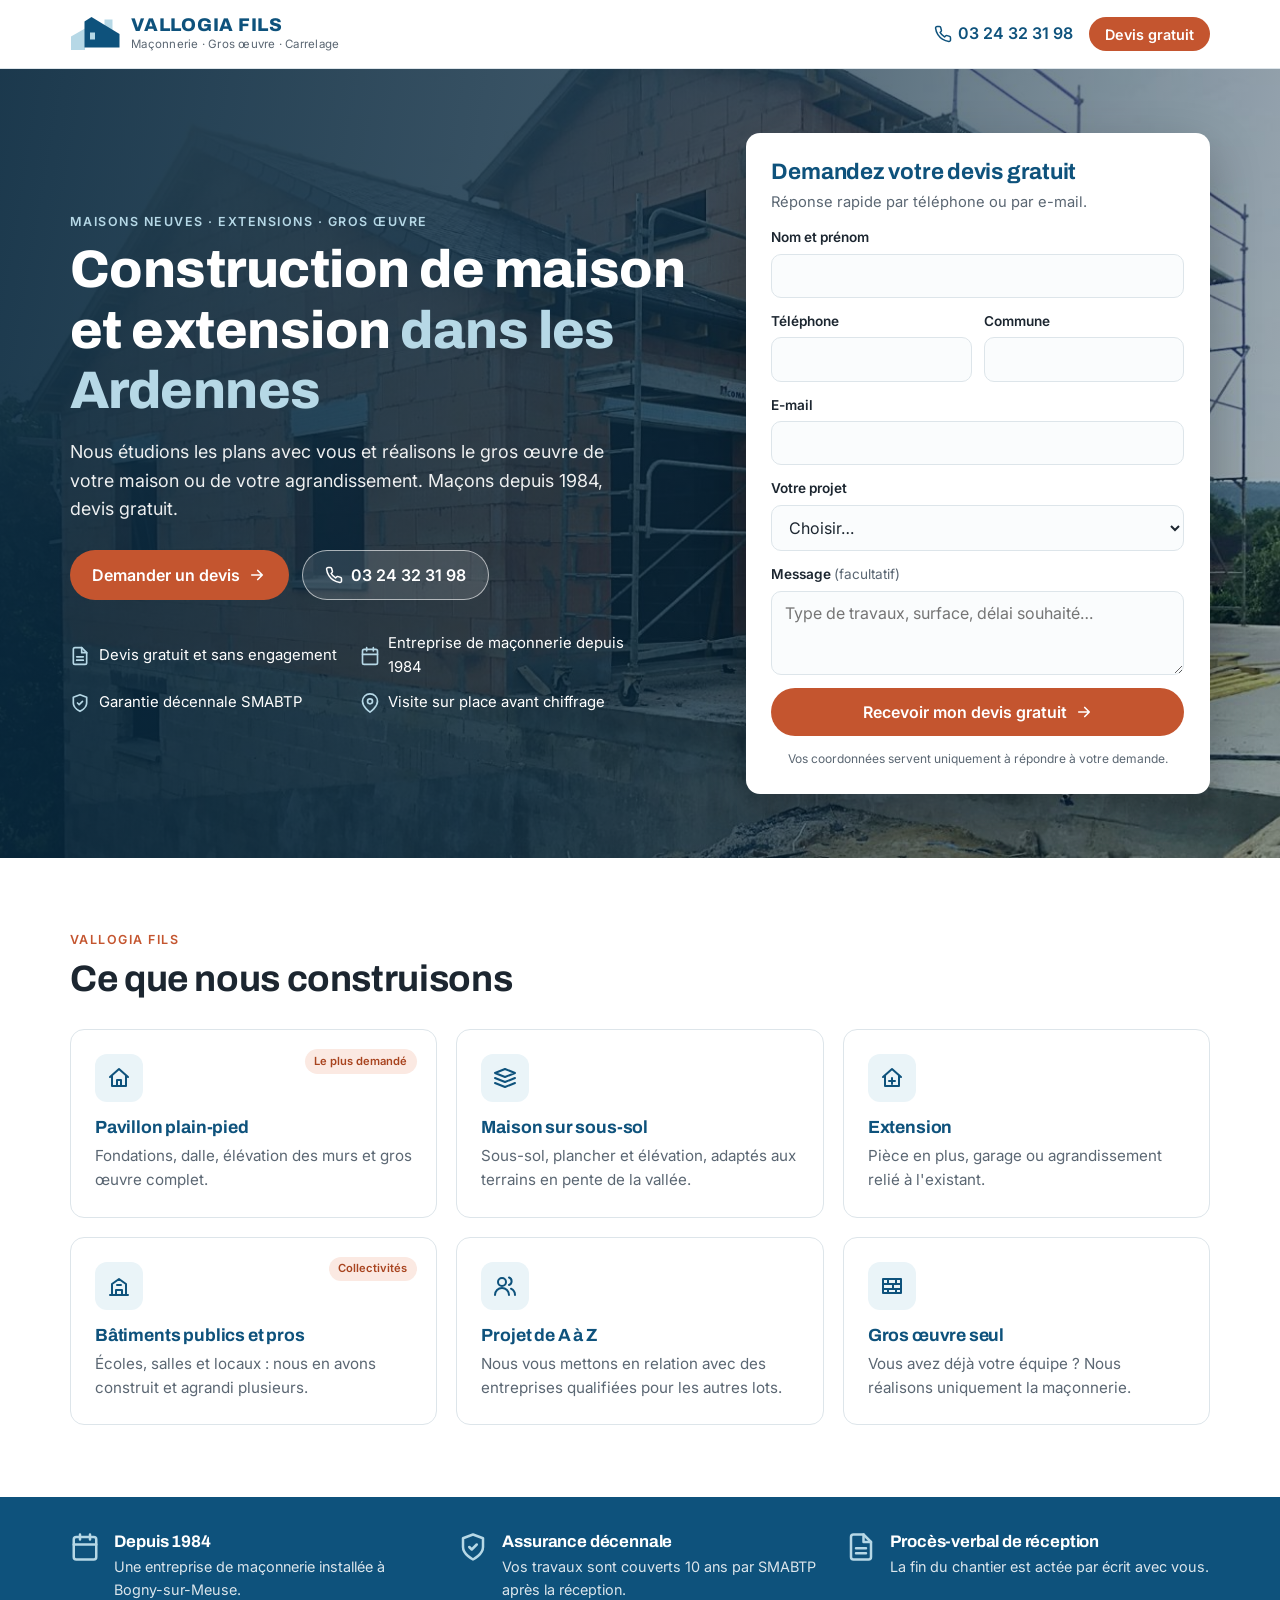
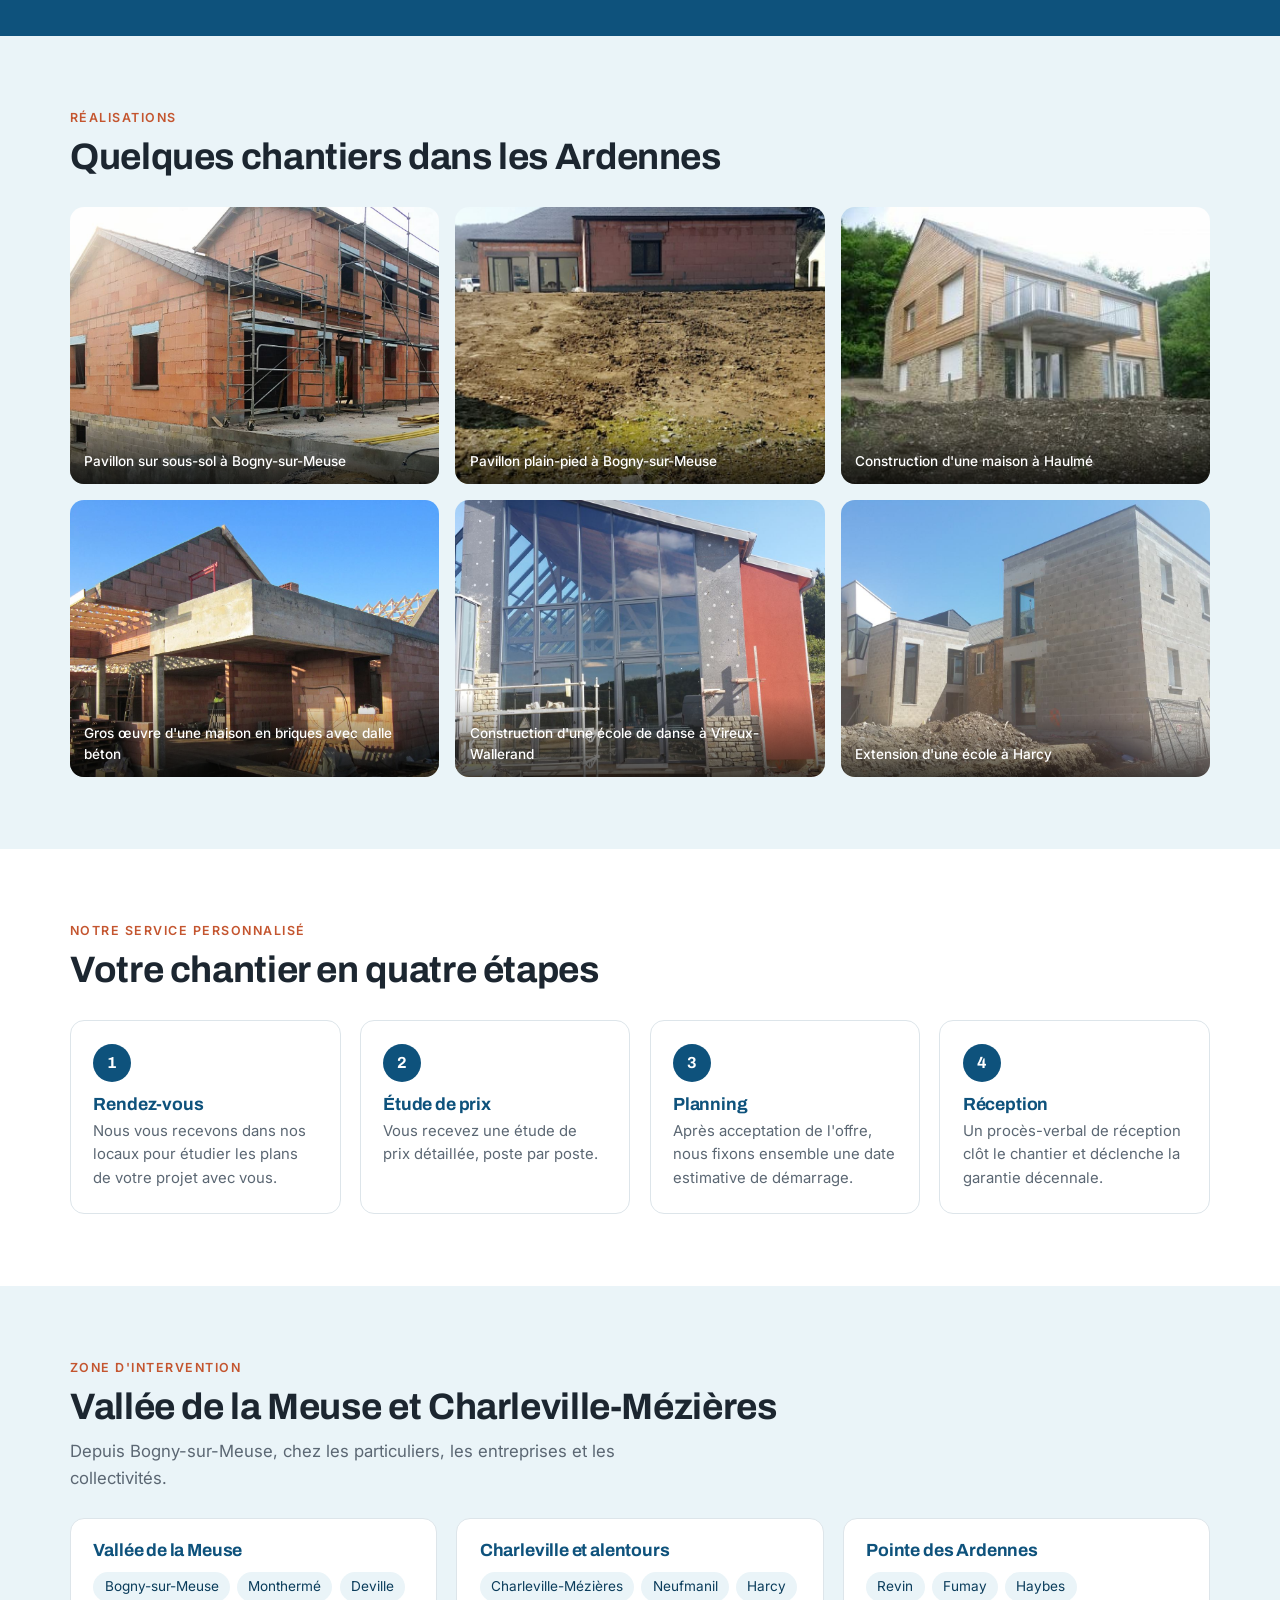
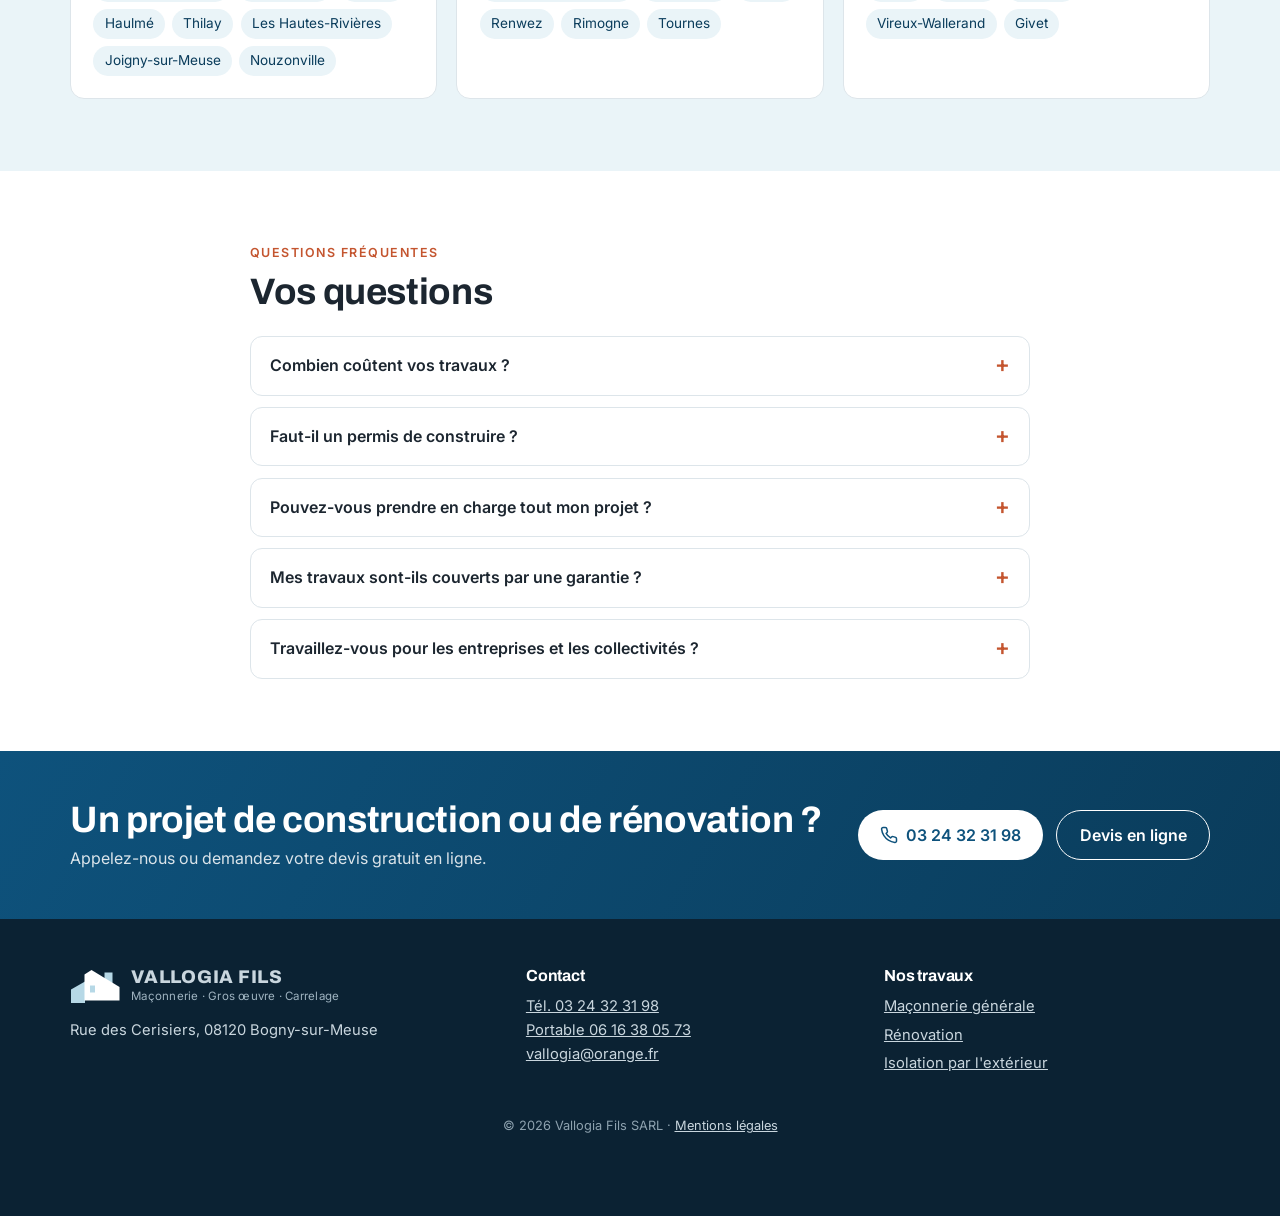
==== construction-extension.html @ 021bd605 "Landing pages Vallogia Fils : accueil maçonnerie, construction/extension, rénovation, ITE Co-Authore" ====
<!DOCTYPE html>
<html lang="fr">
<head>
<meta charset="utf-8">
<meta name="viewport" content="width=device-width, initial-scale=1">
<!-- GTM (renseigner GTM_ID dans build.py) <script>(function(w,d,s,l,i){w[l]=w[l]||[];w[l].push({'gtm.start':new Date().getTime(),event:'gtm.js'});var f=d.getElementsByTagName(s)[0],j=d.createElement(s),dl=l!='dataLayer'?'&l='+l:'';j.async=true;j.src='https://www.googletagmanager.com/gtm.js?id='+i+dl;f.parentNode.insertBefore(j,f);})(window,document,'script','dataLayer','GTM-XXXXXXX');</script> -->
<title>Construction de maison et extension, Ardennes | Vallogia Fils</title>
<meta name="description" content="Construction de maisons neuves et extensions à Bogny-sur-Meuse, Charleville-Mézières et vallée de la Meuse. Gros œuvre, étude de prix détaillée, devis gratuit.">
<meta name="robots" content="noindex, follow">
<link rel="canonical" href="https://www.vallogia.com/construction-extension.html">
<meta property="og:type" content="website"><meta property="og:locale" content="fr_FR">
<meta property="og:title" content="Construction de maison et extension, Ardennes | Vallogia Fils"><meta property="og:description" content="Construction de maisons neuves et extensions à Bogny-sur-Meuse, Charleville-Mézières et vallée de la Meuse. Gros œuvre, étude de prix détaillée, devis gratuit.">
<meta property="og:image" content="https://www.vallogia.com/img/pavillon-sous-sol-bogny.jpg"><meta property="og:url" content="https://www.vallogia.com/construction-extension.html">
<meta name="theme-color" content="#0e527c">
<link rel="icon" href="favicon.svg" type="image/svg+xml">
<link rel="preconnect" href="https://fonts.googleapis.com"><link rel="preconnect" href="https://fonts.gstatic.com" crossorigin>
<link href="https://fonts.googleapis.com/css2?family=Archivo:wght@600;700;800&family=Inter:wght@400;500;600&display=swap" rel="stylesheet">
<link rel="preload" as="image" href="img/pavillon-sous-sol-bogny.jpg" fetchpriority="high">
<link rel="stylesheet" href="style.css">
<script type="application/ld+json">{"@context": "https://schema.org", "@type": "HomeAndConstructionBusiness", "name": "Vallogia Fils", "legalName": "Vallogia Fils SARL", "telephone": "+33324323198", "email": "vallogia@orange.fr", "url": "https://www.vallogia.com/", "image": "https://www.vallogia.com/img/pavillon-sous-sol-bogny.jpg", "foundingDate": "1984", "address": {"@type": "PostalAddress", "streetAddress": "Rue des Cerisiers", "postalCode": "08120", "addressLocality": "Bogny-sur-Meuse", "addressCountry": "FR"}, "areaServed": ["Bogny-sur-Meuse", "Monthermé", "Deville", "Haulmé", "Thilay", "Les Hautes-Rivières", "Joigny-sur-Meuse", "Nouzonville", "Charleville-Mézières", "Neufmanil", "Harcy", "Renwez", "Rimogne", "Tournes", "Revin", "Fumay", "Haybes", "Vireux-Wallerand", "Givet"]}</script>
<script type="application/ld+json">{"@context": "https://schema.org", "@type": "FAQPage", "mainEntity": [{"@type": "Question", "name": "Combien coûtent vos travaux ?", "acceptedAnswer": {"@type": "Answer", "text": "Le prix dépend de la surface, des matériaux, de l'accès et de l'état de l'existant. Nous chiffrons après rendez-vous ou visite sur place : le devis est gratuit et sans engagement."}}, {"@type": "Question", "name": "Faut-il un permis de construire ?", "acceptedAnswer": {"@type": "Answer", "text": "Oui pour une maison neuve. Pour une extension, c'est une déclaration préalable ou un permis selon la surface et le PLU de la commune."}}, {"@type": "Question", "name": "Pouvez-vous prendre en charge tout mon projet ?", "acceptedAnswer": {"@type": "Answer", "text": "Nous réalisons le gros œuvre et vous mettons en relation avec des entreprises qualifiées pour les autres corps de métier."}}, {"@type": "Question", "name": "Mes travaux sont-ils couverts par une garantie ?", "acceptedAnswer": {"@type": "Answer", "text": "Oui, nos travaux sont couverts par notre assurance décennale (SMABTP) pendant 10 ans à compter de la réception du chantier."}}, {"@type": "Question", "name": "Travaillez-vous pour les entreprises et les collectivités ?", "acceptedAnswer": {"@type": "Answer", "text": "Oui. Nous avons notamment réalisé l'extension de deux écoles et la construction d'une école de danse dans les Ardennes."}}]}</script>
</head>
<body>
<!-- <noscript><iframe src="https://www.googletagmanager.com/ns.html?id=GTM-XXXXXXX" height="0" width="0" style="display:none;visibility:hidden"></iframe></noscript> -->
<header class="top">
  <div class="wrap top-in">
    <a class="logo" href="index.html" aria-label="Vallogia Fils, accueil"><svg class="logo-mark" viewBox="0 0 50 34" width="50" height="34" aria-hidden="true"><path fill="#b6d8e6" d="M1 19.5 15 11.5V33H1z"/><path fill="#b6d8e6" d="M34.5 2.5h8v12h-8z"/><path fill="#0e527c" d="M14.5 4.5 21.5 0 49.5 17V30.5h-35z"/><path fill="#b6d8e6" d="M20 15.5h5v7h-5z"/></svg><span><b>VALLOGIA FILS</b><small>Maçonnerie · Gros œuvre · Carrelage</small></span></a>
    <div class="top-cta">
      <a class="top-tel" href="tel:+33324323198"><svg viewBox="0 0 24 24" width="24" height="24" fill="none" stroke="currentColor" stroke-width="2" stroke-linecap="round" stroke-linejoin="round" aria-hidden="true"><path d="M22 16.92v3a2 2 0 0 1-2.18 2 19.8 19.8 0 0 1-8.63-3.07 19.5 19.5 0 0 1-6-6A19.8 19.8 0 0 1 2.12 4.18 2 2 0 0 1 4.11 2h3a2 2 0 0 1 2 1.72c.13.96.36 1.9.7 2.81a2 2 0 0 1-.45 2.11L8.09 9.91a16 16 0 0 0 6 6l1.27-1.27a2 2 0 0 1 2.11-.45c.91.34 1.85.57 2.81.7A2 2 0 0 1 22 16.92z"/></svg><span>03 24 32 31 98</span></a>
      <a class="btn btn-sm" href="#devis">Devis gratuit</a>
    </div>
  </div>
</header>
<main>
<section class="hero">
  <img class="hero-bg" src="img/pavillon-sous-sol-bogny.jpg" alt="Pavillon sur sous-sol à Bogny-sur-Meuse" width="1400" height="814" fetchpriority="high">
  <div class="wrap hero-in">
    <div class="hero-txt">
      <p class="eyebrow">Maisons neuves · Extensions · Gros œuvre</p>
      <h1>Construction de maison et extension <em>dans les Ardennes</em></h1>
      <p class="sub">Nous étudions les plans avec vous et réalisons le gros œuvre de votre maison ou de votre agrandissement. Maçons depuis 1984, devis gratuit.</p>
      <div class="ctas">
        <a class="btn" href="#devis">Demander un devis <svg viewBox="0 0 24 24" width="24" height="24" fill="none" stroke="currentColor" stroke-width="2.2" stroke-linecap="round" stroke-linejoin="round" aria-hidden="true"><path d="M5 12h14M13 6l6 6-6 6"/></svg></a>
        <a class="btn btn-ghost" href="tel:+33324323198"><svg viewBox="0 0 24 24" width="24" height="24" fill="none" stroke="currentColor" stroke-width="2" stroke-linecap="round" stroke-linejoin="round" aria-hidden="true"><path d="M22 16.92v3a2 2 0 0 1-2.18 2 19.8 19.8 0 0 1-8.63-3.07 19.5 19.5 0 0 1-6-6A19.8 19.8 0 0 1 2.12 4.18 2 2 0 0 1 4.11 2h3a2 2 0 0 1 2 1.72c.13.96.36 1.9.7 2.81a2 2 0 0 1-.45 2.11L8.09 9.91a16 16 0 0 0 6 6l1.27-1.27a2 2 0 0 1 2.11-.45c.91.34 1.85.57 2.81.7A2 2 0 0 1 22 16.92z"/></svg> 03 24 32 31 98</a>
      </div>
      <ul class="reas"><li><svg viewBox="0 0 24 24" width="24" height="24" fill="none" stroke="currentColor" stroke-width="2" stroke-linecap="round" stroke-linejoin="round" aria-hidden="true"><path d="M14 2H6a2 2 0 0 0-2 2v16a2 2 0 0 0 2 2h12a2 2 0 0 0 2-2V8z"/><path d="M14 2v6h6M16 13H8M16 17H8"/></svg><span>Devis gratuit et sans engagement</span></li><li><svg viewBox="0 0 24 24" width="24" height="24" fill="none" stroke="currentColor" stroke-width="2" stroke-linecap="round" stroke-linejoin="round" aria-hidden="true"><rect x="3" y="4" width="18" height="18" rx="2"/><path d="M16 2v4M8 2v4M3 10h18"/></svg><span>Entreprise de maçonnerie depuis 1984</span></li><li><svg viewBox="0 0 24 24" width="24" height="24" fill="none" stroke="currentColor" stroke-width="2" stroke-linecap="round" stroke-linejoin="round" aria-hidden="true"><path d="M12 22s8-4 8-10V5l-8-3-8 3v7c0 6 8 10 8 10z"/><path d="m9 12 2 2 4-4"/></svg><span>Garantie décennale SMABTP</span></li><li><svg viewBox="0 0 24 24" width="24" height="24" fill="none" stroke="currentColor" stroke-width="2" stroke-linecap="round" stroke-linejoin="round" aria-hidden="true"><path d="M21 10c0 7-9 13-9 13s-9-6-9-13a9 9 0 0 1 18 0z"/><circle cx="12" cy="10" r="3"/></svg><span>Visite sur place avant chiffrage</span></li></ul>
    </div>
    <form id="devisForm" class="card form" method="POST" action="contact.php">
  <h2 id="devis">Demandez votre devis gratuit</h2>
  <p class="form-lead">Réponse rapide par téléphone ou par e-mail.</p>
  <input type="hidden" name="Source" value="Construction et extension">
  <input type="text" name="_honey" tabindex="-1" autocomplete="off" class="hp" aria-hidden="true">
  <label>Nom et prénom<input name="Nom" required autocomplete="name"></label>
  <div class="row2">
    <label>Téléphone<input name="Téléphone" type="tel" required autocomplete="tel"></label>
    <label>Commune<input name="Localité" required autocomplete="address-level2"></label>
  </div>
  <label>E-mail<input name="Email" type="email" required autocomplete="email"></label>
  <label>Votre projet<select name="Besoin" required><option value="">Choisir…</option><option>Maison plain-pied</option><option>Maison sur sous-sol</option><option>Extension de maison</option><option>Bâtiment professionnel ou public</option><option>Autre</option></select></label>
  <label><span>Message <span class="opt">(facultatif)</span></span><textarea name="Message" rows="3" placeholder="Type de travaux, surface, délai souhaité…"></textarea></label>
  <button class="btn btn-full" type="submit" data-sending="Envoi…">Recevoir mon devis gratuit <svg viewBox="0 0 24 24" width="24" height="24" fill="none" stroke="currentColor" stroke-width="2.2" stroke-linecap="round" stroke-linejoin="round" aria-hidden="true"><path d="M5 12h14M13 6l6 6-6 6"/></svg></button>
  <p class="privacy">Vos coordonnées servent uniquement à répondre à votre demande.</p>
</form>
  </div>
</section>
<section class="sec"><div class="wrap"><p class="eyebrow">Vallogia Fils</p><h2>Ce que nous construisons</h2><div class="tiles"><div class="tile"><div class="tile-ico"><svg viewBox="0 0 24 24" width="24" height="24" fill="none" stroke="currentColor" stroke-width="2" stroke-linecap="round" stroke-linejoin="round" aria-hidden="true"><path d="M3 11 12 3l9 8"/><path d="M5 10v10h14V10"/><path d="M10 20v-6h4v6"/></svg></div><span class="tag">Le plus demandé</span><h3>Pavillon plain-pied</h3><p>Fondations, dalle, élévation des murs et gros œuvre complet.</p></div><div class="tile"><div class="tile-ico"><svg viewBox="0 0 24 24" width="24" height="24" fill="none" stroke="currentColor" stroke-width="2" stroke-linecap="round" stroke-linejoin="round" aria-hidden="true"><path d="M2 17l10 4 10-4"/><path d="M2 12l10 4 10-4"/><path d="M2 7l10 4 10-4-10-4z"/></svg></div><h3>Maison sur sous-sol</h3><p>Sous-sol, plancher et élévation, adaptés aux terrains en pente de la vallée.</p></div><div class="tile"><div class="tile-ico"><svg viewBox="0 0 24 24" width="24" height="24" fill="none" stroke="currentColor" stroke-width="2" stroke-linecap="round" stroke-linejoin="round" aria-hidden="true"><path d="M3 11 12 3l9 8"/><path d="M5 10v10h14V10"/><path d="M12 12v6M9 15h6"/></svg></div><h3>Extension</h3><p>Pièce en plus, garage ou agrandissement relié à l&#x27;existant.</p></div><div class="tile"><div class="tile-ico"><svg viewBox="0 0 24 24" width="24" height="24" fill="none" stroke="currentColor" stroke-width="2" stroke-linecap="round" stroke-linejoin="round" aria-hidden="true"><path d="M3 21h18M5 21V10l7-5 7 5v11"/><path d="M9 21v-5h6v5M10 11h4"/></svg></div><span class="tag">Collectivités</span><h3>Bâtiments publics et pros</h3><p>Écoles, salles et locaux : nous en avons construit et agrandi plusieurs.</p></div><div class="tile"><div class="tile-ico"><svg viewBox="0 0 24 24" width="24" height="24" fill="none" stroke="currentColor" stroke-width="2" stroke-linecap="round" stroke-linejoin="round" aria-hidden="true"><circle cx="9" cy="8" r="4"/><path d="M2 21a7 7 0 0 1 14 0"/><path d="M16 3.5a4 4 0 0 1 0 7.5M22 21a7 7 0 0 0-4-6.3"/></svg></div><h3>Projet de A à Z</h3><p>Nous vous mettons en relation avec des entreprises qualifiées pour les autres lots.</p></div><div class="tile"><div class="tile-ico"><svg viewBox="0 0 24 24" width="24" height="24" fill="none" stroke="currentColor" stroke-width="2" stroke-linecap="round" stroke-linejoin="round" aria-hidden="true"><path d="M3 5h18v14H3z"/><path d="M3 10h18M3 15h18M8 5v5M13 10v5M8 15v4M16 5v5M16 15v4"/></svg></div><h3>Gros œuvre seul</h3><p>Vous avez déjà votre équipe ? Nous réalisons uniquement la maçonnerie.</p></div></div></div></section>
<section class="band"><div class="wrap trust"><div class="trust-i"><svg viewBox="0 0 24 24" width="24" height="24" fill="none" stroke="currentColor" stroke-width="2" stroke-linecap="round" stroke-linejoin="round" aria-hidden="true"><rect x="3" y="4" width="18" height="18" rx="2"/><path d="M16 2v4M8 2v4M3 10h18"/></svg><div><h3>Depuis 1984</h3><p>Une entreprise de maçonnerie installée à Bogny-sur-Meuse.</p></div></div><div class="trust-i"><svg viewBox="0 0 24 24" width="24" height="24" fill="none" stroke="currentColor" stroke-width="2" stroke-linecap="round" stroke-linejoin="round" aria-hidden="true"><path d="M12 22s8-4 8-10V5l-8-3-8 3v7c0 6 8 10 8 10z"/><path d="m9 12 2 2 4-4"/></svg><div><h3>Assurance décennale</h3><p>Vos travaux sont couverts 10 ans par SMABTP après la réception.</p></div></div><div class="trust-i"><svg viewBox="0 0 24 24" width="24" height="24" fill="none" stroke="currentColor" stroke-width="2" stroke-linecap="round" stroke-linejoin="round" aria-hidden="true"><path d="M14 2H6a2 2 0 0 0-2 2v16a2 2 0 0 0 2 2h12a2 2 0 0 0 2-2V8z"/><path d="M14 2v6h6M16 13H8M16 17H8"/></svg><div><h3>Procès-verbal de réception</h3><p>La fin du chantier est actée par écrit avec vous.</p></div></div></div></section>
<section class="sec sec-alt"><div class="wrap"><p class="eyebrow">Réalisations</p><h2>Quelques chantiers dans les Ardennes</h2><div class="gal"><figure><img src="img/pavillon-sous-sol-bogny.jpg" alt="Pavillon sur sous-sol à Bogny-sur-Meuse" width="1400" height="814" loading="lazy"><figcaption>Pavillon sur sous-sol à Bogny-sur-Meuse</figcaption></figure><figure><img src="img/pavillon-plain-pied-bogny.jpg" alt="Pavillon plain-pied à Bogny-sur-Meuse" width="787" height="1400" loading="lazy"><figcaption>Pavillon plain-pied à Bogny-sur-Meuse</figcaption></figure><figure><img src="img/maison-haulme.jpg" alt="Construction d&#x27;une maison à Haulmé" width="399" height="297" loading="lazy"><figcaption>Construction d&#x27;une maison à Haulmé</figcaption></figure><figure><img src="img/gros-oeuvre-maison.jpg" alt="Gros œuvre d&#x27;une maison en briques avec dalle béton" width="1400" height="853" loading="lazy"><figcaption>Gros œuvre d&#x27;une maison en briques avec dalle béton</figcaption></figure><figure><img src="img/ecole-danse-vireux.jpg" alt="Construction d&#x27;une école de danse à Vireux-Wallerand" width="1400" height="788" loading="lazy"><figcaption>Construction d&#x27;une école de danse à Vireux-Wallerand</figcaption></figure><figure><img src="img/extension-ecole-harcy.jpg" alt="Extension d&#x27;une école à Harcy" width="1400" height="788" loading="lazy"><figcaption>Extension d&#x27;une école à Harcy</figcaption></figure></div></div></section>
<section class="sec"><div class="wrap"><p class="eyebrow">Notre service personnalisé</p><h2>Votre chantier en quatre étapes</h2><ol class="steps"><li><span class="num">1</span><h3>Rendez-vous</h3><p>Nous vous recevons dans nos locaux pour étudier les plans de votre projet avec vous.</p></li><li><span class="num">2</span><h3>Étude de prix</h3><p>Vous recevez une étude de prix détaillée, poste par poste.</p></li><li><span class="num">3</span><h3>Planning</h3><p>Après acceptation de l&#x27;offre, nous fixons ensemble une date estimative de démarrage.</p></li><li><span class="num">4</span><h3>Réception</h3><p>Un procès-verbal de réception clôt le chantier et déclenche la garantie décennale.</p></li></ol></div></section>
<section class="sec sec-alt"><div class="wrap"><p class="eyebrow">Zone d'intervention</p><h2>Vallée de la Meuse et Charleville-Mézières</h2><p class="lead">Depuis Bogny-sur-Meuse, chez les particuliers, les entreprises et les collectivités.</p><div class="zone"><div><h3>Vallée de la Meuse</h3><ul><li>Bogny-sur-Meuse</li><li>Monthermé</li><li>Deville</li><li>Haulmé</li><li>Thilay</li><li>Les Hautes-Rivières</li><li>Joigny-sur-Meuse</li><li>Nouzonville</li></ul></div><div><h3>Charleville et alentours</h3><ul><li>Charleville-Mézières</li><li>Neufmanil</li><li>Harcy</li><li>Renwez</li><li>Rimogne</li><li>Tournes</li></ul></div><div><h3>Pointe des Ardennes</h3><ul><li>Revin</li><li>Fumay</li><li>Haybes</li><li>Vireux-Wallerand</li><li>Givet</li></ul></div></div></div></section>
<section class="sec"><div class="wrap narrow"><p class="eyebrow">Questions fréquentes</p><h2>Vos questions</h2><div class="faq"><details><summary>Combien coûtent vos travaux ?</summary><p>Le prix dépend de la surface, des matériaux, de l&#x27;accès et de l&#x27;état de l&#x27;existant. Nous chiffrons après rendez-vous ou visite sur place : le devis est gratuit et sans engagement.</p></details><details><summary>Faut-il un permis de construire ?</summary><p>Oui pour une maison neuve. Pour une extension, c&#x27;est une déclaration préalable ou un permis selon la surface et le PLU de la commune.</p></details><details><summary>Pouvez-vous prendre en charge tout mon projet ?</summary><p>Nous réalisons le gros œuvre et vous mettons en relation avec des entreprises qualifiées pour les autres corps de métier.</p></details><details><summary>Mes travaux sont-ils couverts par une garantie ?</summary><p>Oui, nos travaux sont couverts par notre assurance décennale (SMABTP) pendant 10 ans à compter de la réception du chantier.</p></details><details><summary>Travaillez-vous pour les entreprises et les collectivités ?</summary><p>Oui. Nous avons notamment réalisé l&#x27;extension de deux écoles et la construction d&#x27;une école de danse dans les Ardennes.</p></details></div></div></section>
<section class="cta-band"><div class="wrap cta-in">
  <div><h2>Un projet de construction ou de rénovation ?</h2><p>Appelez-nous ou demandez votre devis gratuit en ligne.</p></div>
  <div class="ctas"><a class="btn btn-light" href="tel:+33324323198"><svg viewBox="0 0 24 24" width="24" height="24" fill="none" stroke="currentColor" stroke-width="2" stroke-linecap="round" stroke-linejoin="round" aria-hidden="true"><path d="M22 16.92v3a2 2 0 0 1-2.18 2 19.8 19.8 0 0 1-8.63-3.07 19.5 19.5 0 0 1-6-6A19.8 19.8 0 0 1 2.12 4.18 2 2 0 0 1 4.11 2h3a2 2 0 0 1 2 1.72c.13.96.36 1.9.7 2.81a2 2 0 0 1-.45 2.11L8.09 9.91a16 16 0 0 0 6 6l1.27-1.27a2 2 0 0 1 2.11-.45c.91.34 1.85.57 2.81.7A2 2 0 0 1 22 16.92z"/></svg> 03 24 32 31 98</a><a class="btn btn-ghost-light" href="#devis">Devis en ligne</a></div>
</div></section>
</main>
<footer class="foot"><div class="wrap foot-in">
  <div><a class="logo logo-light" href="index.html"><svg class="logo-mark" viewBox="0 0 50 34" width="50" height="34" aria-hidden="true"><path fill="#b6d8e6" d="M1 19.5 15 11.5V33H1z"/><path fill="#b6d8e6" d="M34.5 2.5h8v12h-8z"/><path fill="#0e527c" d="M14.5 4.5 21.5 0 49.5 17V30.5h-35z"/><path fill="#b6d8e6" d="M20 15.5h5v7h-5z"/></svg><span><b>VALLOGIA FILS</b><small>Maçonnerie · Gros œuvre · Carrelage</small></span></a>
    <p>Rue des Cerisiers, 08120 Bogny-sur-Meuse</p></div>
  <div><h3>Contact</h3><p><a href="tel:+33324323198">Tél. 03 24 32 31 98</a><br><a href="tel:+33616380573">Portable 06 16 38 05 73</a><br><a href="mailto:vallogia@orange.fr">vallogia@orange.fr</a></p></div>
  <div><h3>Nos travaux</h3><ul><li><a href="index.html">Maçonnerie générale</a></li><li><a href="renovation-maconnerie.html">Rénovation</a></li><li><a href="isolation-thermique-exterieur.html">Isolation par l&#x27;extérieur</a></li></ul></div>
</div><p class="copy">© 2026 Vallogia Fils SARL · <a href="mentions-legales.html">Mentions légales</a></p></footer>
<div class="mbar"><a href="tel:+33324323198"><svg viewBox="0 0 24 24" width="24" height="24" fill="none" stroke="currentColor" stroke-width="2" stroke-linecap="round" stroke-linejoin="round" aria-hidden="true"><path d="M22 16.92v3a2 2 0 0 1-2.18 2 19.8 19.8 0 0 1-8.63-3.07 19.5 19.5 0 0 1-6-6A19.8 19.8 0 0 1 2.12 4.18 2 2 0 0 1 4.11 2h3a2 2 0 0 1 2 1.72c.13.96.36 1.9.7 2.81a2 2 0 0 1-.45 2.11L8.09 9.91a16 16 0 0 0 6 6l1.27-1.27a2 2 0 0 1 2.11-.45c.91.34 1.85.57 2.81.7A2 2 0 0 1 22 16.92z"/></svg> Appeler</a><a href="#devis" class="mbar-cta">Devis gratuit</a></div>
<script src="main.js" defer></script>
</body>
</html>
---- style.css ----
:root{--navy:#0e527c;--navy-d:#0a3c5b;--sky:#b6d8e6;--sky-l:#eaf4f8;--brick:#c4552f;--brick-d:#a8441f;--ink:#1c2630;--mute:#5b6773;--line:#dde5ea;--bg:#fff;--r:14px}
*{box-sizing:border-box;margin:0;padding:0}
html{scroll-behavior:smooth;scroll-padding-top:80px}
body{font:16px/1.6 Inter,system-ui,sans-serif;color:var(--ink);background:var(--bg);-webkit-font-smoothing:antialiased}
img{max-width:100%;display:block}
a{color:var(--navy)}
h1,h2,h3{font-family:Archivo,Inter,sans-serif;line-height:1.15;letter-spacing:-.01em}
h2{font-size:clamp(1.6rem,3.2vw,2.3rem);margin-bottom:.6rem}
h3{font-size:1.1rem}
.wrap{max-width:1180px;margin:0 auto;padding:0 20px}
.narrow{max-width:820px}
.eyebrow{font-size:.78rem;font-weight:600;letter-spacing:.12em;text-transform:uppercase;color:var(--brick);margin-bottom:.5rem}
.lead{color:var(--mute);font-size:1.05rem;max-width:640px;margin-bottom:1.6rem}
svg{flex:none}

/* Boutons */
.btn{display:inline-flex;align-items:center;justify-content:center;gap:.5rem;background:var(--brick);color:#fff;font-weight:600;text-decoration:none;padding:.9rem 1.4rem;border-radius:999px;border:0;cursor:pointer;font:600 1rem Inter,sans-serif;transition:background .2s,transform .2s}
.btn:hover{background:var(--brick-d);transform:translateY(-1px)}
.btn svg{width:18px;height:18px}
.btn-sm{padding:.55rem 1rem;font-size:.9rem}
.btn-full{width:100%}
.btn-ghost{background:rgba(255,255,255,.12);border:1.5px solid rgba(255,255,255,.6)}
.btn-ghost:hover{background:rgba(255,255,255,.22)}
.btn-light{background:#fff;color:var(--navy)}
.btn-light:hover{background:var(--sky-l)}
.btn-ghost-light{background:transparent;border:1.5px solid #fff}
.btn-ghost-light:hover{background:rgba(255,255,255,.12)}

/* En-tête */
.top{position:sticky;top:0;z-index:50;background:#fff;border-bottom:1px solid var(--line)}
.top-in{display:flex;align-items:center;justify-content:space-between;height:68px}
.logo{display:flex;align-items:center;gap:.7rem;text-decoration:none;color:var(--navy)}
.logo b{display:block;font:800 1.15rem Archivo,sans-serif;letter-spacing:.04em}
.logo small{display:block;font-size:.72rem;color:var(--mute);letter-spacing:.02em}
.top-cta{display:flex;align-items:center;gap:1rem}
.top-tel{display:flex;align-items:center;gap:.4rem;font-weight:600;text-decoration:none;color:var(--navy)}
.top-tel svg{width:18px;height:18px}

/* Hero */
.hero{position:relative;color:#fff;overflow:hidden;background:var(--navy-d)}
.hero-bg{position:absolute;inset:0;width:100%;height:100%;object-fit:cover}
.hero::before{content:"";position:absolute;inset:0;z-index:1;background:linear-gradient(100deg,rgba(8,40,62,.92) 0%,rgba(8,40,62,.78) 45%,rgba(8,40,62,.35) 100%)}
.hero-in{position:relative;z-index:2;display:grid;grid-template-columns:1.15fr .85fr;gap:3rem;align-items:center;padding-top:4rem;padding-bottom:4rem}
.hero .eyebrow{color:var(--sky)}
.hero h1{font-size:clamp(2rem,4.6vw,3.3rem);font-weight:800;margin-bottom:1rem}
.hero h1 em{font-style:normal;color:var(--sky)}
.sub{font-size:1.12rem;opacity:.92;max-width:560px;margin-bottom:1.6rem}
.ctas{display:flex;flex-wrap:wrap;gap:.8rem}
.reas{list-style:none;display:grid;grid-template-columns:1fr 1fr;gap:.7rem 1.2rem;margin-top:2rem;max-width:560px}
.reas li{display:flex;align-items:center;gap:.55rem;font-size:.93rem}
.reas svg{width:20px;height:20px;color:var(--sky)}

/* Formulaire */
.card{background:#fff;color:var(--ink);border-radius:var(--r);box-shadow:0 20px 50px rgba(0,0,0,.25)}
.form{padding:1.6rem;display:grid;gap:.8rem}
.form h2{font-size:1.4rem;margin:0;color:var(--navy)}
.form-lead{color:var(--mute);font-size:.92rem;margin-top:-.4rem}
.form label{display:grid;gap:.3rem;font-size:.85rem;font-weight:600}
.form .opt{font-weight:400;color:var(--mute)}
.form input,.form select,.form textarea{font:400 1rem Inter,sans-serif;padding:.7rem .8rem;border:1.5px solid var(--line);border-radius:10px;background:#fafcfd;color:var(--ink);width:100%}
.form input:focus,.form select:focus,.form textarea:focus{outline:none;border-color:var(--navy);background:#fff}
.row2{display:grid;grid-template-columns:1fr 1fr;gap:.8rem}
.hp{position:absolute;left:-9999px;opacity:0;height:0}
.privacy{font-size:.75rem;color:var(--mute);text-align:center}

/* Sections */
.sec{padding:4.5rem 0}
.sec-alt{background:var(--sky-l)}
.tiles{display:grid;grid-template-columns:repeat(3,1fr);gap:1.2rem;margin-top:1.8rem}
.tile{position:relative;background:#fff;border:1px solid var(--line);border-radius:var(--r);padding:1.5rem;transition:box-shadow .2s,transform .2s}
.tile:hover{box-shadow:0 12px 30px rgba(14,82,124,.1);transform:translateY(-2px)}
.tile-ico{width:48px;height:48px;border-radius:12px;background:var(--sky-l);color:var(--navy);display:grid;place-items:center;margin-bottom:1rem}
.tile h3{margin-bottom:.35rem;color:var(--navy)}
.tile p{color:var(--mute);font-size:.95rem}
.tag{position:absolute;top:1.2rem;right:1.2rem;font-size:.7rem;font-weight:600;background:#fbe9e2;color:var(--brick-d);padding:.2rem .6rem;border-radius:999px}
.more{display:inline-flex;align-items:center;gap:.3rem;margin-top:.7rem;font-weight:600;font-size:.9rem;text-decoration:none}
.more svg{width:16px;height:16px}

/* Bandeau de confiance */
.band{background:var(--navy);color:#fff;padding:2.2rem 0}
.trust{display:grid;grid-template-columns:repeat(auto-fit,minmax(220px,1fr));gap:1.5rem}
.trust-i{display:flex;gap:.9rem;align-items:flex-start}
.trust-i svg{width:30px;height:30px;color:var(--sky)}
.trust-i h3{font-size:1.05rem;margin-bottom:.2rem}
.trust-i p{font-size:.9rem;opacity:.85}

/* Galerie */
.gal{display:grid;grid-template-columns:repeat(3,1fr);gap:1rem;margin-top:1.8rem}
.gal figure{position:relative;border-radius:var(--r);overflow:hidden;aspect-ratio:4/3;background:#cfdde5}
.gal img{width:100%;height:100%;object-fit:cover;transition:transform .4s}
.gal figure:hover img{transform:scale(1.04)}
.gal figcaption{position:absolute;left:0;right:0;bottom:0;padding:1.6rem .9rem .7rem;color:#fff;font-size:.85rem;font-weight:500;background:linear-gradient(transparent,rgba(0,0,0,.72))}

/* Étapes */
.steps{list-style:none;display:grid;grid-template-columns:repeat(4,1fr);gap:1.2rem;margin-top:1.8rem;counter-reset:s}
.steps li{position:relative;padding:1.4rem;border-radius:var(--r);border:1px solid var(--line)}
.num{display:grid;place-items:center;width:38px;height:38px;border-radius:50%;background:var(--navy);color:#fff;font:700 1rem Archivo,sans-serif;margin-bottom:.8rem}
.steps h3{color:var(--navy);margin-bottom:.3rem}
.steps p{color:var(--mute);font-size:.93rem}

/* Zone */
.zone{display:grid;grid-template-columns:repeat(3,1fr);gap:1.2rem}
.zone>div{background:#fff;border-radius:var(--r);padding:1.4rem;border:1px solid var(--line)}
.zone h3{color:var(--navy);margin-bottom:.7rem}
.zone ul{list-style:none;display:flex;flex-wrap:wrap;gap:.45rem}
.zone li{font-size:.85rem;background:var(--sky-l);color:var(--navy-d);padding:.25rem .7rem;border-radius:999px}

/* FAQ */
.faq{margin-top:1.4rem;display:grid;gap:.7rem}
.faq details{border:1px solid var(--line);border-radius:12px;padding:1rem 1.2rem;background:#fff}
.faq summary{cursor:pointer;font-weight:600;list-style:none;display:flex;justify-content:space-between;gap:1rem}
.faq summary::-webkit-details-marker{display:none}
.faq summary::after{content:"+";font-size:1.4rem;line-height:1;color:var(--brick)}
.faq details[open] summary::after{content:"–"}
.faq p{color:var(--mute);margin-top:.6rem}

/* Bandeau d'appel */
.cta-band{background:linear-gradient(120deg,var(--navy),var(--navy-d));color:#fff;padding:3rem 0}
.cta-in{display:flex;align-items:center;justify-content:space-between;gap:2rem;flex-wrap:wrap}
.cta-band h2{margin-bottom:.3rem}
.cta-band p{opacity:.85}

/* Pied de page */
.foot{background:#0b2233;color:#c9d6de;padding:3rem 0 5rem;font-size:.92rem}
.foot-in{display:grid;grid-template-columns:1.3fr 1fr 1fr;gap:2rem}
.foot a{color:#c9d6de}
.foot h3{color:#fff;margin-bottom:.6rem;font-size:1rem}
.foot ul{list-style:none;display:grid;gap:.3rem}
.logo-light{color:#fff;margin-bottom:.8rem}
.logo-light small{color:#9fb3c0}
.copy{text-align:center;margin-top:2.5rem;font-size:.8rem;color:#8ea2af}
.simple h1{font-size:2rem;color:var(--navy);margin-bottom:1rem}
.simple h2{font-size:1.2rem;margin:1.4rem 0 .4rem}
.simple p{margin-bottom:1rem}

/* Barre mobile */
.mbar{display:none}

@media (max-width:960px){
  .hero-in{grid-template-columns:1fr;gap:2rem;padding-top:2.5rem;padding-bottom:2.5rem}
  .tiles,.gal{grid-template-columns:1fr 1fr}
  .steps{grid-template-columns:1fr 1fr}
  .zone{grid-template-columns:1fr}
  .foot-in{grid-template-columns:1fr}
}
@media (max-width:600px){
  .top-tel span{display:none}
  .top-tel{width:40px;height:40px;border-radius:50%;background:var(--sky-l);justify-content:center}
  .logo small{display:none}
  .logo-mark{width:40px;height:28px}
  .tiles,.gal,.steps,.row2,.reas{grid-template-columns:1fr}
  .sec{padding:3.2rem 0}
  .ctas .btn{flex:1 1 100%}
  .mbar{display:flex;position:fixed;left:0;right:0;bottom:0;z-index:60;background:#fff;border-top:1px solid var(--line);box-shadow:0 -6px 20px rgba(0,0,0,.08)}
  .mbar a{flex:1;display:flex;align-items:center;justify-content:center;gap:.4rem;padding:.95rem;font-weight:600;text-decoration:none;color:var(--navy)}
  .mbar svg{width:18px;height:18px}
  .mbar .mbar-cta{background:var(--brick);color:#fff}
}
.logo-light .logo-mark path[fill="#0e527c"]{fill:#fff}
.logo b,.btn{white-space:nowrap}
@media (max-width:600px){.top-cta .btn-sm{display:none}.logo b{font-size:1.05rem}}
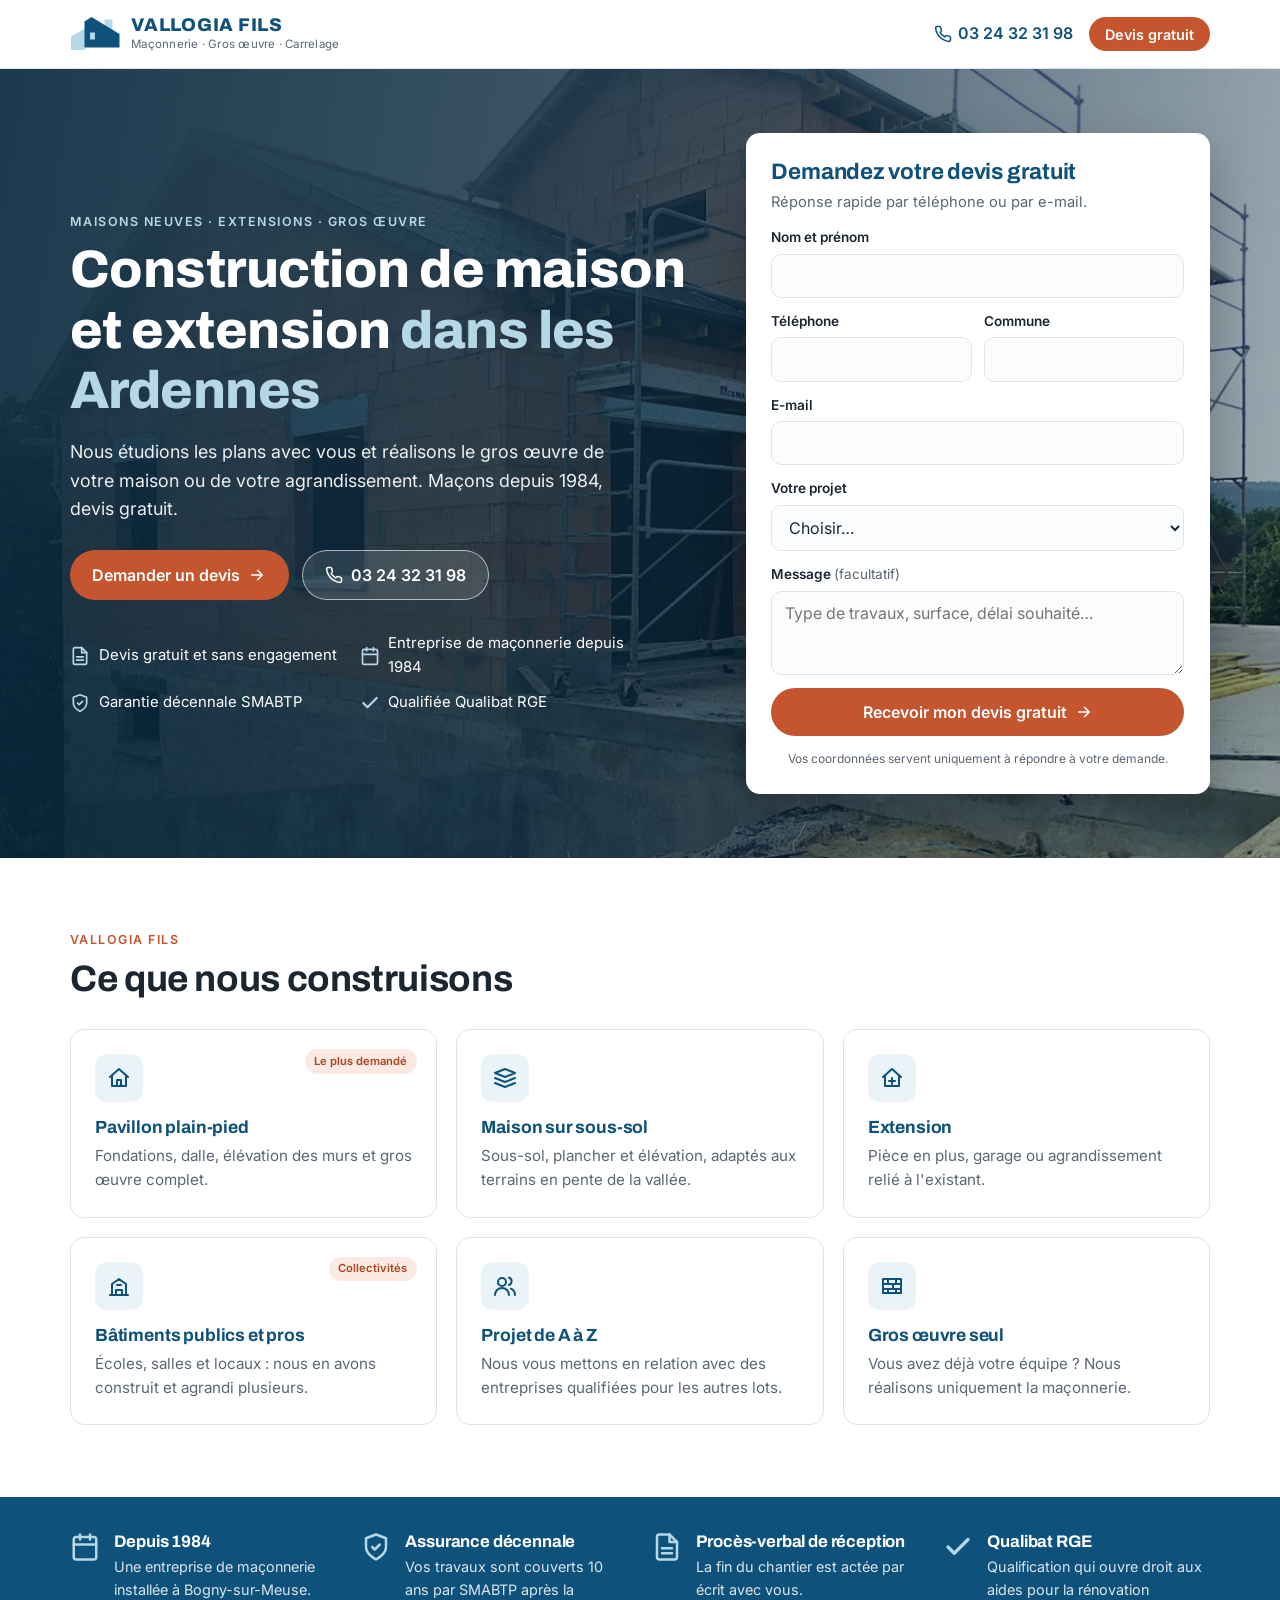
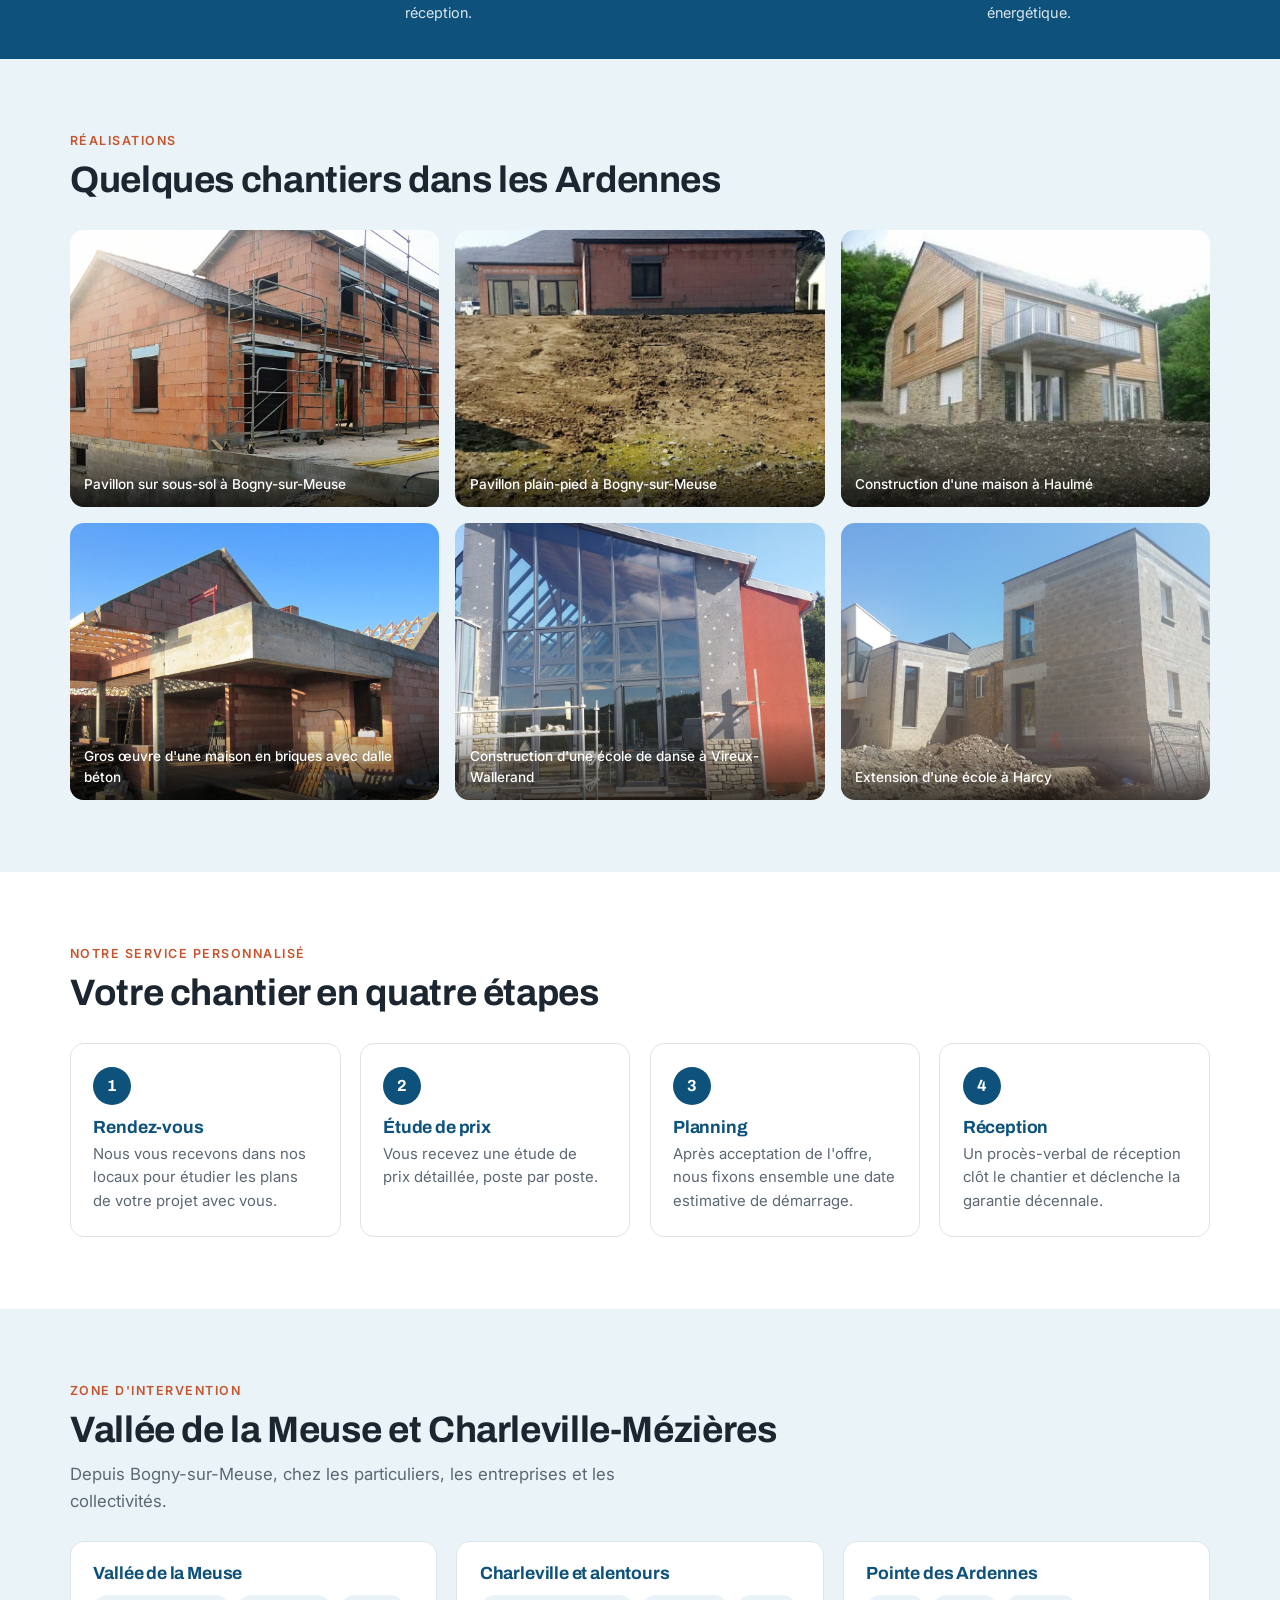
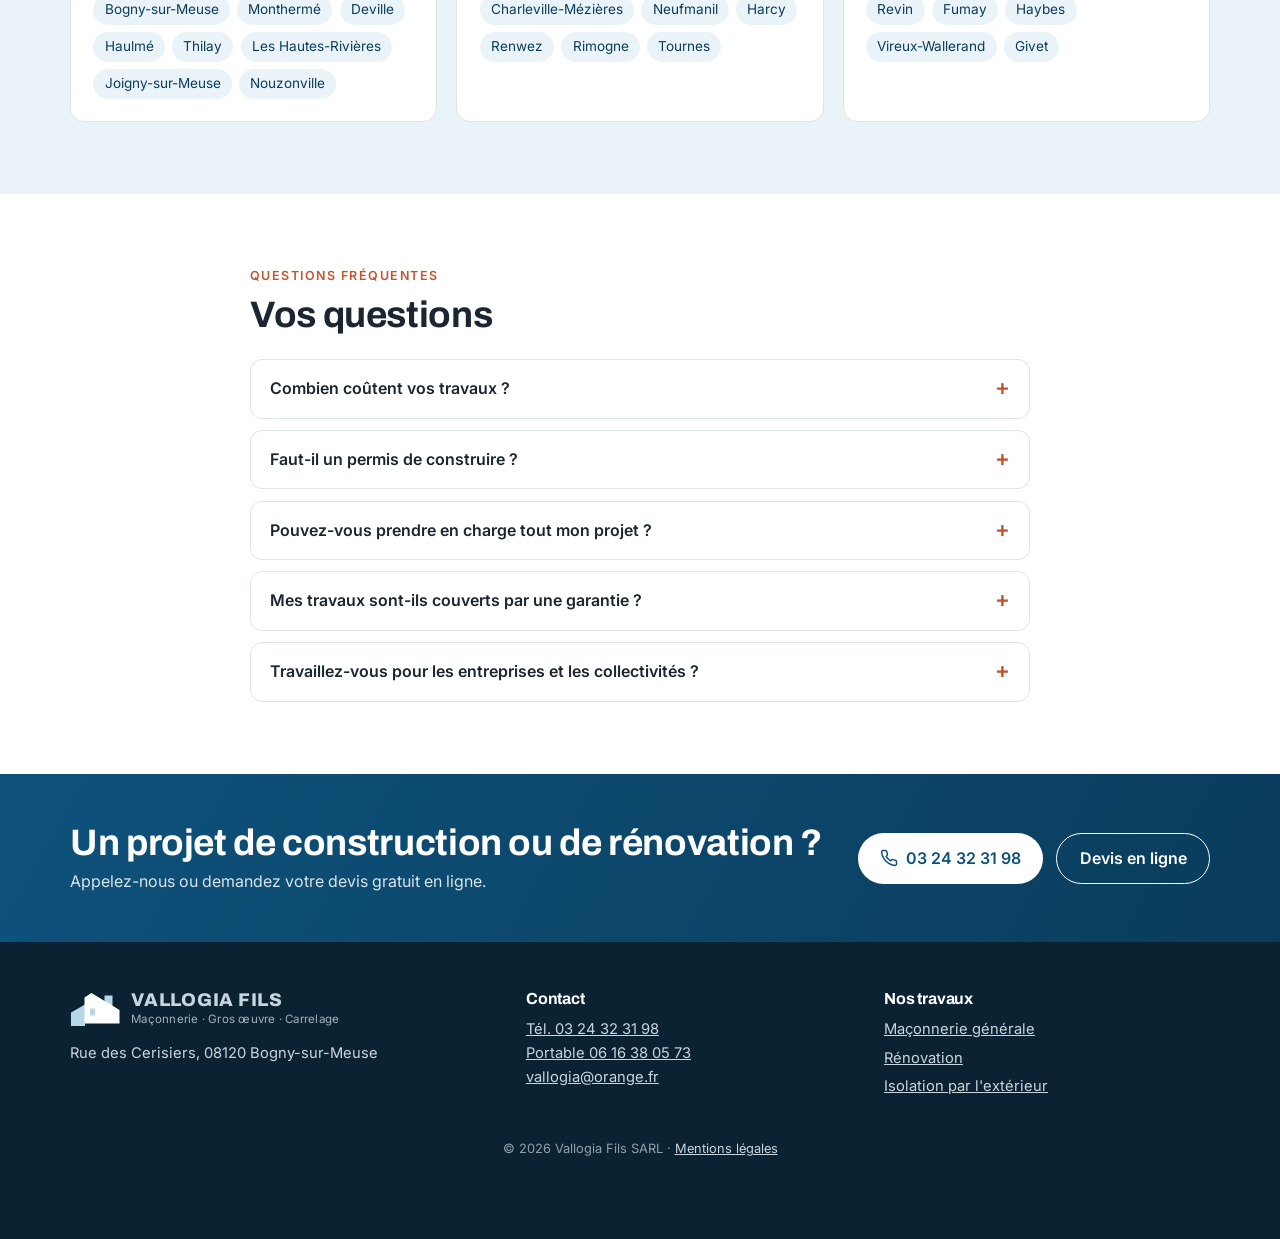
==== commit 70cb71ab: "Affiche la qualification Qualibat RGE (confirmée par Aymeric) Co-Authored-By: Claude Opus 5.5 <norep" ====
--- a/construction-extension.html
+++ b/construction-extension.html
@@ -43,7 +43,7 @@
         <a class="btn" href="#devis">Demander un devis <svg viewBox="0 0 24 24" width="24" height="24" fill="none" stroke="currentColor" stroke-width="2.2" stroke-linecap="round" stroke-linejoin="round" aria-hidden="true"><path d="M5 12h14M13 6l6 6-6 6"/></svg></a>
         <a class="btn btn-ghost" href="tel:+33324323198"><svg viewBox="0 0 24 24" width="24" height="24" fill="none" stroke="currentColor" stroke-width="2" stroke-linecap="round" stroke-linejoin="round" aria-hidden="true"><path d="M22 16.92v3a2 2 0 0 1-2.18 2 19.8 19.8 0 0 1-8.63-3.07 19.5 19.5 0 0 1-6-6A19.8 19.8 0 0 1 2.12 4.18 2 2 0 0 1 4.11 2h3a2 2 0 0 1 2 1.72c.13.96.36 1.9.7 2.81a2 2 0 0 1-.45 2.11L8.09 9.91a16 16 0 0 0 6 6l1.27-1.27a2 2 0 0 1 2.11-.45c.91.34 1.85.57 2.81.7A2 2 0 0 1 22 16.92z"/></svg> 03 24 32 31 98</a>
       </div>
-      <ul class="reas"><li><svg viewBox="0 0 24 24" width="24" height="24" fill="none" stroke="currentColor" stroke-width="2" stroke-linecap="round" stroke-linejoin="round" aria-hidden="true"><path d="M14 2H6a2 2 0 0 0-2 2v16a2 2 0 0 0 2 2h12a2 2 0 0 0 2-2V8z"/><path d="M14 2v6h6M16 13H8M16 17H8"/></svg><span>Devis gratuit et sans engagement</span></li><li><svg viewBox="0 0 24 24" width="24" height="24" fill="none" stroke="currentColor" stroke-width="2" stroke-linecap="round" stroke-linejoin="round" aria-hidden="true"><rect x="3" y="4" width="18" height="18" rx="2"/><path d="M16 2v4M8 2v4M3 10h18"/></svg><span>Entreprise de maçonnerie depuis 1984</span></li><li><svg viewBox="0 0 24 24" width="24" height="24" fill="none" stroke="currentColor" stroke-width="2" stroke-linecap="round" stroke-linejoin="round" aria-hidden="true"><path d="M12 22s8-4 8-10V5l-8-3-8 3v7c0 6 8 10 8 10z"/><path d="m9 12 2 2 4-4"/></svg><span>Garantie décennale SMABTP</span></li><li><svg viewBox="0 0 24 24" width="24" height="24" fill="none" stroke="currentColor" stroke-width="2" stroke-linecap="round" stroke-linejoin="round" aria-hidden="true"><path d="M21 10c0 7-9 13-9 13s-9-6-9-13a9 9 0 0 1 18 0z"/><circle cx="12" cy="10" r="3"/></svg><span>Visite sur place avant chiffrage</span></li></ul>
+      <ul class="reas"><li><svg viewBox="0 0 24 24" width="24" height="24" fill="none" stroke="currentColor" stroke-width="2" stroke-linecap="round" stroke-linejoin="round" aria-hidden="true"><path d="M14 2H6a2 2 0 0 0-2 2v16a2 2 0 0 0 2 2h12a2 2 0 0 0 2-2V8z"/><path d="M14 2v6h6M16 13H8M16 17H8"/></svg><span>Devis gratuit et sans engagement</span></li><li><svg viewBox="0 0 24 24" width="24" height="24" fill="none" stroke="currentColor" stroke-width="2" stroke-linecap="round" stroke-linejoin="round" aria-hidden="true"><rect x="3" y="4" width="18" height="18" rx="2"/><path d="M16 2v4M8 2v4M3 10h18"/></svg><span>Entreprise de maçonnerie depuis 1984</span></li><li><svg viewBox="0 0 24 24" width="24" height="24" fill="none" stroke="currentColor" stroke-width="2" stroke-linecap="round" stroke-linejoin="round" aria-hidden="true"><path d="M12 22s8-4 8-10V5l-8-3-8 3v7c0 6 8 10 8 10z"/><path d="m9 12 2 2 4-4"/></svg><span>Garantie décennale SMABTP</span></li><li><svg viewBox="0 0 24 24" width="24" height="24" fill="none" stroke="currentColor" stroke-width="2.6" stroke-linecap="round" stroke-linejoin="round" aria-hidden="true"><path d="M20 6 9 17l-5-5"/></svg><span>Qualifiée Qualibat RGE</span></li></ul>
     </div>
     <form id="devisForm" class="card form" method="POST" action="contact.php">
   <h2 id="devis">Demandez votre devis gratuit</h2>
@@ -64,7 +64,7 @@
   </div>
 </section>
 <section class="sec"><div class="wrap"><p class="eyebrow">Vallogia Fils</p><h2>Ce que nous construisons</h2><div class="tiles"><div class="tile"><div class="tile-ico"><svg viewBox="0 0 24 24" width="24" height="24" fill="none" stroke="currentColor" stroke-width="2" stroke-linecap="round" stroke-linejoin="round" aria-hidden="true"><path d="M3 11 12 3l9 8"/><path d="M5 10v10h14V10"/><path d="M10 20v-6h4v6"/></svg></div><span class="tag">Le plus demandé</span><h3>Pavillon plain-pied</h3><p>Fondations, dalle, élévation des murs et gros œuvre complet.</p></div><div class="tile"><div class="tile-ico"><svg viewBox="0 0 24 24" width="24" height="24" fill="none" stroke="currentColor" stroke-width="2" stroke-linecap="round" stroke-linejoin="round" aria-hidden="true"><path d="M2 17l10 4 10-4"/><path d="M2 12l10 4 10-4"/><path d="M2 7l10 4 10-4-10-4z"/></svg></div><h3>Maison sur sous-sol</h3><p>Sous-sol, plancher et élévation, adaptés aux terrains en pente de la vallée.</p></div><div class="tile"><div class="tile-ico"><svg viewBox="0 0 24 24" width="24" height="24" fill="none" stroke="currentColor" stroke-width="2" stroke-linecap="round" stroke-linejoin="round" aria-hidden="true"><path d="M3 11 12 3l9 8"/><path d="M5 10v10h14V10"/><path d="M12 12v6M9 15h6"/></svg></div><h3>Extension</h3><p>Pièce en plus, garage ou agrandissement relié à l&#x27;existant.</p></div><div class="tile"><div class="tile-ico"><svg viewBox="0 0 24 24" width="24" height="24" fill="none" stroke="currentColor" stroke-width="2" stroke-linecap="round" stroke-linejoin="round" aria-hidden="true"><path d="M3 21h18M5 21V10l7-5 7 5v11"/><path d="M9 21v-5h6v5M10 11h4"/></svg></div><span class="tag">Collectivités</span><h3>Bâtiments publics et pros</h3><p>Écoles, salles et locaux : nous en avons construit et agrandi plusieurs.</p></div><div class="tile"><div class="tile-ico"><svg viewBox="0 0 24 24" width="24" height="24" fill="none" stroke="currentColor" stroke-width="2" stroke-linecap="round" stroke-linejoin="round" aria-hidden="true"><circle cx="9" cy="8" r="4"/><path d="M2 21a7 7 0 0 1 14 0"/><path d="M16 3.5a4 4 0 0 1 0 7.5M22 21a7 7 0 0 0-4-6.3"/></svg></div><h3>Projet de A à Z</h3><p>Nous vous mettons en relation avec des entreprises qualifiées pour les autres lots.</p></div><div class="tile"><div class="tile-ico"><svg viewBox="0 0 24 24" width="24" height="24" fill="none" stroke="currentColor" stroke-width="2" stroke-linecap="round" stroke-linejoin="round" aria-hidden="true"><path d="M3 5h18v14H3z"/><path d="M3 10h18M3 15h18M8 5v5M13 10v5M8 15v4M16 5v5M16 15v4"/></svg></div><h3>Gros œuvre seul</h3><p>Vous avez déjà votre équipe ? Nous réalisons uniquement la maçonnerie.</p></div></div></div></section>
-<section class="band"><div class="wrap trust"><div class="trust-i"><svg viewBox="0 0 24 24" width="24" height="24" fill="none" stroke="currentColor" stroke-width="2" stroke-linecap="round" stroke-linejoin="round" aria-hidden="true"><rect x="3" y="4" width="18" height="18" rx="2"/><path d="M16 2v4M8 2v4M3 10h18"/></svg><div><h3>Depuis 1984</h3><p>Une entreprise de maçonnerie installée à Bogny-sur-Meuse.</p></div></div><div class="trust-i"><svg viewBox="0 0 24 24" width="24" height="24" fill="none" stroke="currentColor" stroke-width="2" stroke-linecap="round" stroke-linejoin="round" aria-hidden="true"><path d="M12 22s8-4 8-10V5l-8-3-8 3v7c0 6 8 10 8 10z"/><path d="m9 12 2 2 4-4"/></svg><div><h3>Assurance décennale</h3><p>Vos travaux sont couverts 10 ans par SMABTP après la réception.</p></div></div><div class="trust-i"><svg viewBox="0 0 24 24" width="24" height="24" fill="none" stroke="currentColor" stroke-width="2" stroke-linecap="round" stroke-linejoin="round" aria-hidden="true"><path d="M14 2H6a2 2 0 0 0-2 2v16a2 2 0 0 0 2 2h12a2 2 0 0 0 2-2V8z"/><path d="M14 2v6h6M16 13H8M16 17H8"/></svg><div><h3>Procès-verbal de réception</h3><p>La fin du chantier est actée par écrit avec vous.</p></div></div></div></section>
+<section class="band"><div class="wrap trust"><div class="trust-i"><svg viewBox="0 0 24 24" width="24" height="24" fill="none" stroke="currentColor" stroke-width="2" stroke-linecap="round" stroke-linejoin="round" aria-hidden="true"><rect x="3" y="4" width="18" height="18" rx="2"/><path d="M16 2v4M8 2v4M3 10h18"/></svg><div><h3>Depuis 1984</h3><p>Une entreprise de maçonnerie installée à Bogny-sur-Meuse.</p></div></div><div class="trust-i"><svg viewBox="0 0 24 24" width="24" height="24" fill="none" stroke="currentColor" stroke-width="2" stroke-linecap="round" stroke-linejoin="round" aria-hidden="true"><path d="M12 22s8-4 8-10V5l-8-3-8 3v7c0 6 8 10 8 10z"/><path d="m9 12 2 2 4-4"/></svg><div><h3>Assurance décennale</h3><p>Vos travaux sont couverts 10 ans par SMABTP après la réception.</p></div></div><div class="trust-i"><svg viewBox="0 0 24 24" width="24" height="24" fill="none" stroke="currentColor" stroke-width="2" stroke-linecap="round" stroke-linejoin="round" aria-hidden="true"><path d="M14 2H6a2 2 0 0 0-2 2v16a2 2 0 0 0 2 2h12a2 2 0 0 0 2-2V8z"/><path d="M14 2v6h6M16 13H8M16 17H8"/></svg><div><h3>Procès-verbal de réception</h3><p>La fin du chantier est actée par écrit avec vous.</p></div></div><div class="trust-i"><svg viewBox="0 0 24 24" width="24" height="24" fill="none" stroke="currentColor" stroke-width="2.6" stroke-linecap="round" stroke-linejoin="round" aria-hidden="true"><path d="M20 6 9 17l-5-5"/></svg><div><h3>Qualibat RGE</h3><p>Qualification qui ouvre droit aux aides pour la rénovation énergétique.</p></div></div></div></section>
 <section class="sec sec-alt"><div class="wrap"><p class="eyebrow">Réalisations</p><h2>Quelques chantiers dans les Ardennes</h2><div class="gal"><figure><img src="img/pavillon-sous-sol-bogny.jpg" alt="Pavillon sur sous-sol à Bogny-sur-Meuse" width="1400" height="814" loading="lazy"><figcaption>Pavillon sur sous-sol à Bogny-sur-Meuse</figcaption></figure><figure><img src="img/pavillon-plain-pied-bogny.jpg" alt="Pavillon plain-pied à Bogny-sur-Meuse" width="787" height="1400" loading="lazy"><figcaption>Pavillon plain-pied à Bogny-sur-Meuse</figcaption></figure><figure><img src="img/maison-haulme.jpg" alt="Construction d&#x27;une maison à Haulmé" width="399" height="297" loading="lazy"><figcaption>Construction d&#x27;une maison à Haulmé</figcaption></figure><figure><img src="img/gros-oeuvre-maison.jpg" alt="Gros œuvre d&#x27;une maison en briques avec dalle béton" width="1400" height="853" loading="lazy"><figcaption>Gros œuvre d&#x27;une maison en briques avec dalle béton</figcaption></figure><figure><img src="img/ecole-danse-vireux.jpg" alt="Construction d&#x27;une école de danse à Vireux-Wallerand" width="1400" height="788" loading="lazy"><figcaption>Construction d&#x27;une école de danse à Vireux-Wallerand</figcaption></figure><figure><img src="img/extension-ecole-harcy.jpg" alt="Extension d&#x27;une école à Harcy" width="1400" height="788" loading="lazy"><figcaption>Extension d&#x27;une école à Harcy</figcaption></figure></div></div></section>
 <section class="sec"><div class="wrap"><p class="eyebrow">Notre service personnalisé</p><h2>Votre chantier en quatre étapes</h2><ol class="steps"><li><span class="num">1</span><h3>Rendez-vous</h3><p>Nous vous recevons dans nos locaux pour étudier les plans de votre projet avec vous.</p></li><li><span class="num">2</span><h3>Étude de prix</h3><p>Vous recevez une étude de prix détaillée, poste par poste.</p></li><li><span class="num">3</span><h3>Planning</h3><p>Après acceptation de l&#x27;offre, nous fixons ensemble une date estimative de démarrage.</p></li><li><span class="num">4</span><h3>Réception</h3><p>Un procès-verbal de réception clôt le chantier et déclenche la garantie décennale.</p></li></ol></div></section>
 <section class="sec sec-alt"><div class="wrap"><p class="eyebrow">Zone d'intervention</p><h2>Vallée de la Meuse et Charleville-Mézières</h2><p class="lead">Depuis Bogny-sur-Meuse, chez les particuliers, les entreprises et les collectivités.</p><div class="zone"><div><h3>Vallée de la Meuse</h3><ul><li>Bogny-sur-Meuse</li><li>Monthermé</li><li>Deville</li><li>Haulmé</li><li>Thilay</li><li>Les Hautes-Rivières</li><li>Joigny-sur-Meuse</li><li>Nouzonville</li></ul></div><div><h3>Charleville et alentours</h3><ul><li>Charleville-Mézières</li><li>Neufmanil</li><li>Harcy</li><li>Renwez</li><li>Rimogne</li><li>Tournes</li></ul></div><div><h3>Pointe des Ardennes</h3><ul><li>Revin</li><li>Fumay</li><li>Haybes</li><li>Vireux-Wallerand</li><li>Givet</li></ul></div></div></div></section>
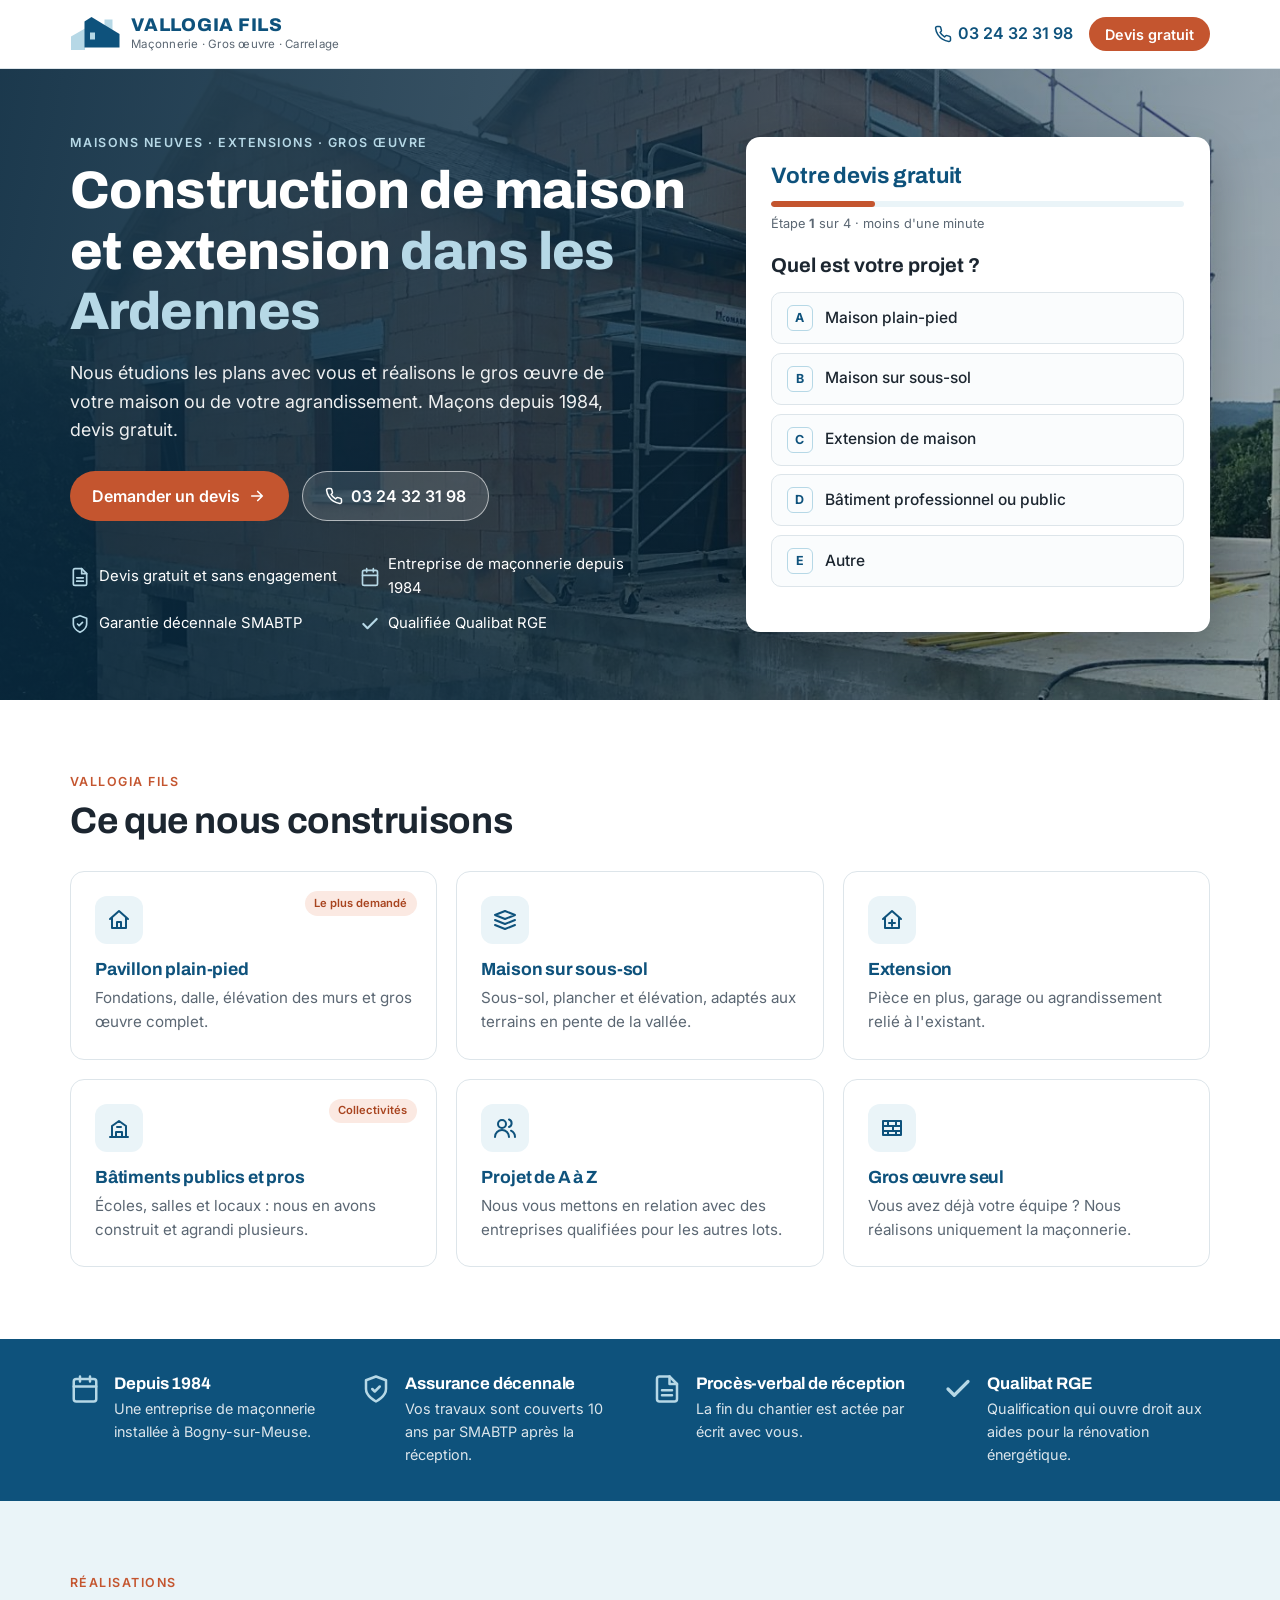
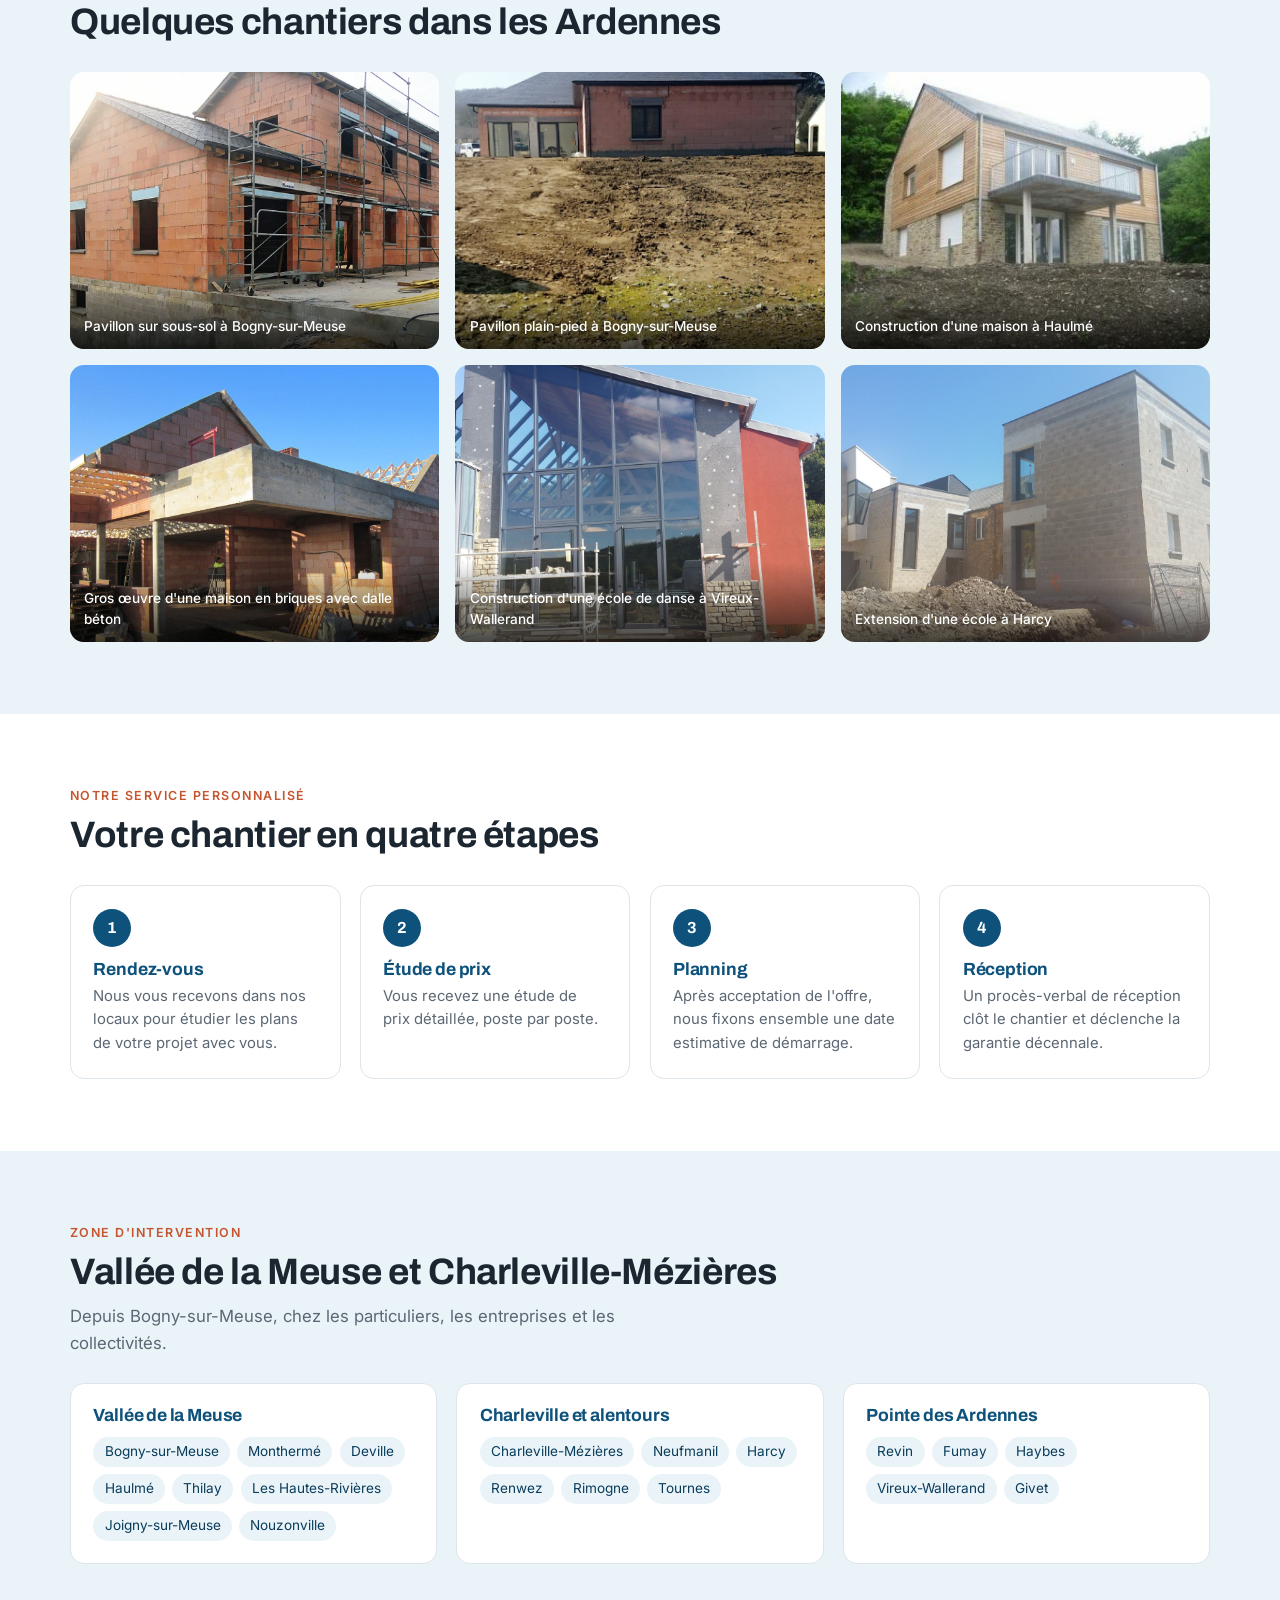
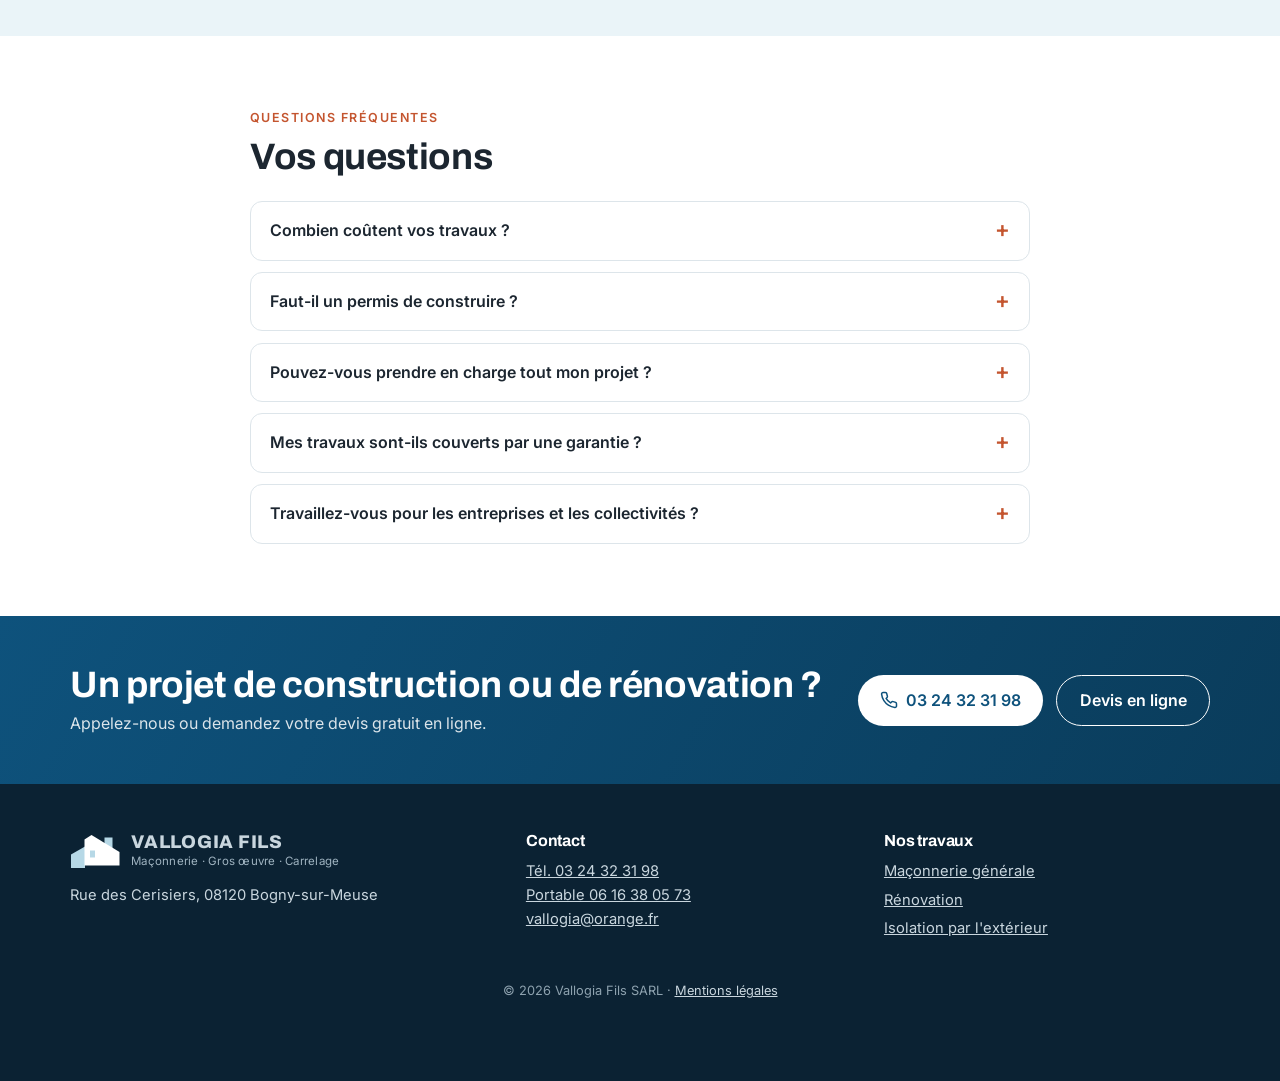
==== commit b83b0d77: "Formulaire de devis multi-étapes façon Typeform (une question par écran, délai ajouté au lead) Co-Au" ====
--- a/construction-extension.html
+++ b/construction-extension.html
@@ -45,21 +45,37 @@
       </div>
       <ul class="reas"><li><svg viewBox="0 0 24 24" width="24" height="24" fill="none" stroke="currentColor" stroke-width="2" stroke-linecap="round" stroke-linejoin="round" aria-hidden="true"><path d="M14 2H6a2 2 0 0 0-2 2v16a2 2 0 0 0 2 2h12a2 2 0 0 0 2-2V8z"/><path d="M14 2v6h6M16 13H8M16 17H8"/></svg><span>Devis gratuit et sans engagement</span></li><li><svg viewBox="0 0 24 24" width="24" height="24" fill="none" stroke="currentColor" stroke-width="2" stroke-linecap="round" stroke-linejoin="round" aria-hidden="true"><rect x="3" y="4" width="18" height="18" rx="2"/><path d="M16 2v4M8 2v4M3 10h18"/></svg><span>Entreprise de maçonnerie depuis 1984</span></li><li><svg viewBox="0 0 24 24" width="24" height="24" fill="none" stroke="currentColor" stroke-width="2" stroke-linecap="round" stroke-linejoin="round" aria-hidden="true"><path d="M12 22s8-4 8-10V5l-8-3-8 3v7c0 6 8 10 8 10z"/><path d="m9 12 2 2 4-4"/></svg><span>Garantie décennale SMABTP</span></li><li><svg viewBox="0 0 24 24" width="24" height="24" fill="none" stroke="currentColor" stroke-width="2.6" stroke-linecap="round" stroke-linejoin="round" aria-hidden="true"><path d="M20 6 9 17l-5-5"/></svg><span>Qualifiée Qualibat RGE</span></li></ul>
     </div>
-    <form id="devisForm" class="card form" method="POST" action="contact.php">
-  <h2 id="devis">Demandez votre devis gratuit</h2>
-  <p class="form-lead">Réponse rapide par téléphone ou par e-mail.</p>
+    <form id="devisForm" class="card form tf" method="POST" action="contact.php">
+  <div class="tf-head">
+    <h2 id="devis">Votre devis gratuit</h2>
+    <div class="tf-progress" aria-hidden="true"><span></span></div>
+    <p class="tf-count">Étape <b>1</b> sur 4 · moins d'une minute</p>
+  </div>
   <input type="hidden" name="Source" value="Construction et extension">
   <input type="text" name="_honey" tabindex="-1" autocomplete="off" class="hp" aria-hidden="true">
-  <label>Nom et prénom<input name="Nom" required autocomplete="name"></label>
-  <div class="row2">
+  <fieldset class="tf-step is-active">
+    <legend>Quel est votre projet ?</legend>
+    <div class="tf-choices"><label class="tf-choice"><input type="radio" name="Besoin" value="Maison plain-pied" required><span><b>A</b>Maison plain-pied</span></label><label class="tf-choice"><input type="radio" name="Besoin" value="Maison sur sous-sol" required><span><b>B</b>Maison sur sous-sol</span></label><label class="tf-choice"><input type="radio" name="Besoin" value="Extension de maison" required><span><b>C</b>Extension de maison</span></label><label class="tf-choice"><input type="radio" name="Besoin" value="Bâtiment professionnel ou public" required><span><b>D</b>Bâtiment professionnel ou public</span></label><label class="tf-choice"><input type="radio" name="Besoin" value="Autre" required><span><b>E</b>Autre</span></label></div>
+  </fieldset>
+  <fieldset class="tf-step">
+    <legend>Quand souhaitez-vous démarrer ?</legend>
+    <div class="tf-choices"><label class="tf-choice"><input type="radio" name="Délai" value="Dès que possible" required><span><b>A</b>Dès que possible</span></label><label class="tf-choice"><input type="radio" name="Délai" value="Dans les 3 mois" required><span><b>B</b>Dans les 3 mois</span></label><label class="tf-choice"><input type="radio" name="Délai" value="Dans l&#x27;année" required><span><b>C</b>Dans l&#x27;année</span></label><label class="tf-choice"><input type="radio" name="Délai" value="Je me renseigne" required><span><b>D</b>Je me renseigne</span></label></div>
+  </fieldset>
+  <fieldset class="tf-step">
+    <legend>Où se situent les travaux ?</legend>
+    <label>Commune<input name="Localité" required autocomplete="address-level2" placeholder="Ex. Bogny-sur-Meuse"></label>
+    <label><span>Quelques détails <span class="opt">(facultatif)</span></span><textarea name="Message" rows="3" placeholder="Surface, état actuel, plans existants…"></textarea></label>
+    <button type="button" class="btn tf-next">Suivant <svg viewBox="0 0 24 24" width="24" height="24" fill="none" stroke="currentColor" stroke-width="2.2" stroke-linecap="round" stroke-linejoin="round" aria-hidden="true"><path d="M5 12h14M13 6l6 6-6 6"/></svg></button>
+  </fieldset>
+  <fieldset class="tf-step">
+    <legend>À qui envoyer le devis ?</legend>
+    <label>Nom et prénom<input name="Nom" required autocomplete="name"></label>
     <label>Téléphone<input name="Téléphone" type="tel" required autocomplete="tel"></label>
-    <label>Commune<input name="Localité" required autocomplete="address-level2"></label>
-  </div>
-  <label>E-mail<input name="Email" type="email" required autocomplete="email"></label>
-  <label>Votre projet<select name="Besoin" required><option value="">Choisir…</option><option>Maison plain-pied</option><option>Maison sur sous-sol</option><option>Extension de maison</option><option>Bâtiment professionnel ou public</option><option>Autre</option></select></label>
-  <label><span>Message <span class="opt">(facultatif)</span></span><textarea name="Message" rows="3" placeholder="Type de travaux, surface, délai souhaité…"></textarea></label>
-  <button class="btn btn-full" type="submit" data-sending="Envoi…">Recevoir mon devis gratuit <svg viewBox="0 0 24 24" width="24" height="24" fill="none" stroke="currentColor" stroke-width="2.2" stroke-linecap="round" stroke-linejoin="round" aria-hidden="true"><path d="M5 12h14M13 6l6 6-6 6"/></svg></button>
-  <p class="privacy">Vos coordonnées servent uniquement à répondre à votre demande.</p>
+    <label>E-mail<input name="Email" type="email" required autocomplete="email"></label>
+    <button class="btn btn-full" type="submit" data-sending="Envoi…">Recevoir mon devis gratuit <svg viewBox="0 0 24 24" width="24" height="24" fill="none" stroke="currentColor" stroke-width="2.2" stroke-linecap="round" stroke-linejoin="round" aria-hidden="true"><path d="M5 12h14M13 6l6 6-6 6"/></svg></button>
+    <p class="privacy">Vos coordonnées servent uniquement à répondre à votre demande.</p>
+  </fieldset>
+  <button type="button" class="tf-back" hidden>← Retour</button>
 </form>
   </div>
 </section>
--- a/style.css
+++ b/style.css
@@ -159,3 +159,29 @@
 .logo-light .logo-mark path[fill="#0e527c"]{fill:#fff}
 .logo b,.btn{white-space:nowrap}
 @media (max-width:600px){.top-cta .btn-sm{display:none}.logo b{font-size:1.05rem}}
+
+/* Formulaire façon Typeform */
+.tf{position:relative;gap:0;min-height:430px;align-content:start}
+.tf-head{margin-bottom:1.1rem}
+.tf-progress{height:6px;border-radius:99px;background:var(--sky-l);margin:.8rem 0 .45rem;overflow:hidden}
+.tf-progress span{display:block;height:100%;width:25%;background:var(--brick);border-radius:99px;transition:width .35s ease}
+.tf-count{font-size:.8rem;color:var(--mute)}
+.tf-step{border:0;display:grid;gap:.8rem;margin-bottom:1.2rem}
+.tf-step legend{font:700 1.25rem/1.25 Archivo,sans-serif;color:var(--ink);margin-bottom:.9rem;padding:0}
+.tf-choices{display:grid;gap:.55rem}
+.tf-choice{position:relative;cursor:pointer;font-weight:500!important}
+.tf-choice input{position:absolute;opacity:0;pointer-events:none}
+.tf-choice span{display:flex;align-items:center;gap:.75rem;padding:.75rem .9rem;border:1.5px solid var(--line);border-radius:10px;background:#fafcfd;font-size:.97rem;transition:border-color .15s,background .15s,transform .15s}
+.tf-choice b{display:grid;place-items:center;flex:none;width:26px;height:26px;border-radius:6px;border:1.5px solid var(--sky);color:var(--navy);font-size:.78rem}
+.tf-choice:hover span{border-color:var(--navy);background:#fff}
+.tf-choice input:checked+span{border-color:var(--navy);background:var(--sky-l);transform:scale(.99)}
+.tf-choice input:checked+span b{background:var(--navy);border-color:var(--navy);color:#fff}
+.tf-choice input:focus-visible+span{outline:2px solid var(--navy);outline-offset:2px}
+.tf-next{justify-self:start}
+.tf-back{background:none;border:0;color:var(--mute);font:500 .88rem Inter,sans-serif;cursor:pointer;justify-self:start;padding:.2rem 0}
+.tf-back:hover{color:var(--navy)}
+.tf.tf-on .tf-step{display:none}
+.tf.tf-on .tf-step.is-active{display:grid;animation:tfIn .35s ease}
+.tf:not(.tf-on) .tf-progress,.tf:not(.tf-on) .tf-count{display:none}
+@keyframes tfIn{from{opacity:0;transform:translateY(14px)}to{opacity:1;transform:none}}
+@media (prefers-reduced-motion:reduce){.tf.tf-on .tf-step.is-active{animation:none}}
